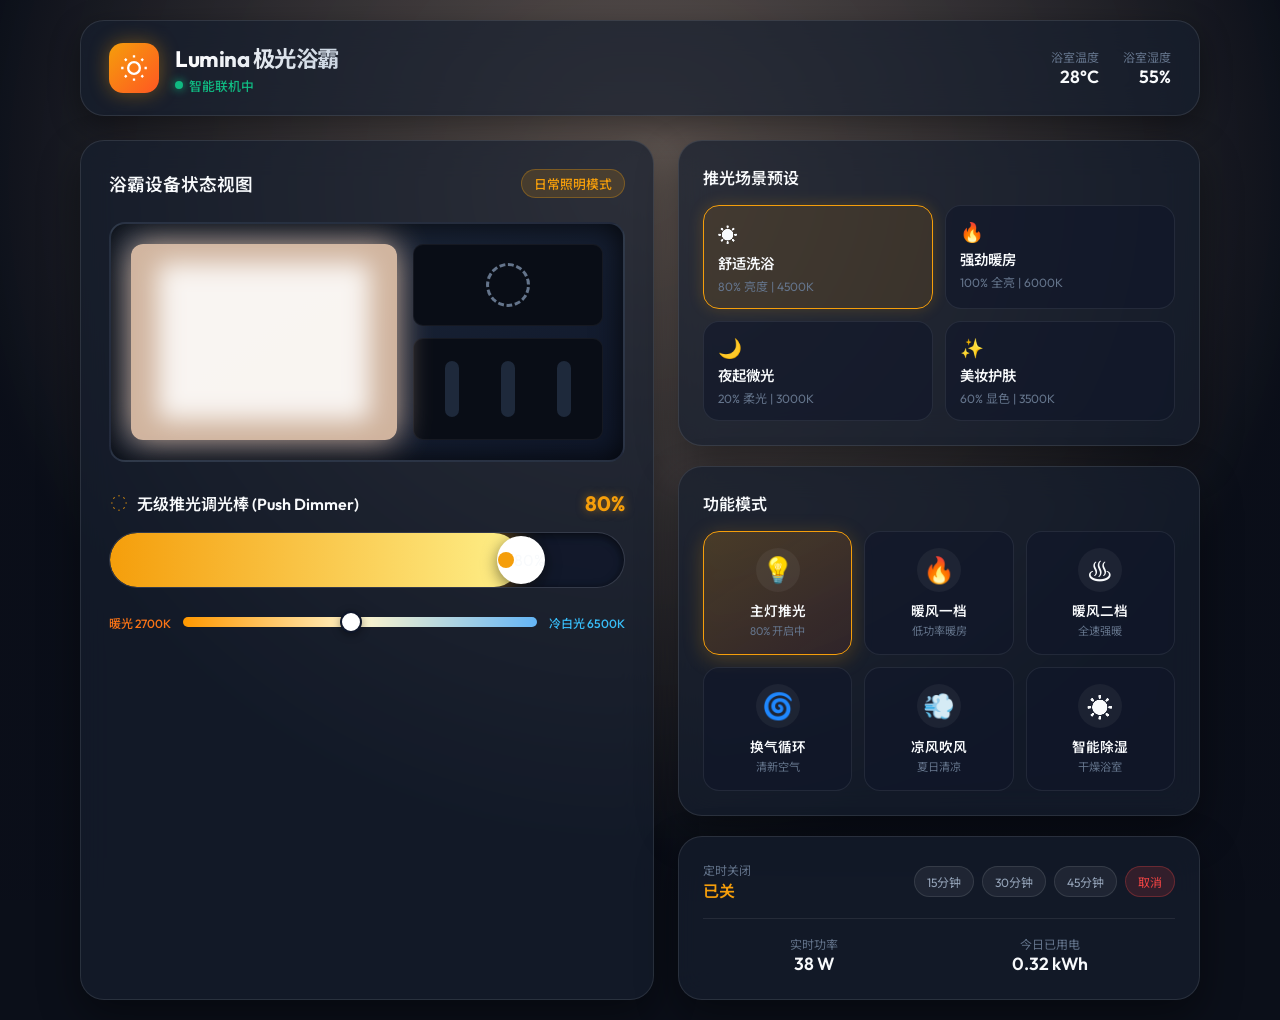
==== index.html @ 717de493 "Feat: Add Lumina Bath Smart Push Light Controller Web Project" ====
<!DOCTYPE html>
<html lang="zh-CN">
<head>
    <meta charset="UTF-8">
    <meta name="viewport" content="width=device-width, initial-scale=1.0">
    <title>智能浴霸推光控制系统 | Lumina Bath Smart Light Controller</title>
    <meta name="description" content="高端智能浴霸推光与无级调光系统，支持暖风、换气、吹风及2700K-6500K无级推光调色控制。">
    <link rel="preconnect" href="https://fonts.googleapis.com">
    <link rel="preconnect" href="https://fonts.gstatic.com" crossorigin>
    <link href="https://fonts.googleapis.com/css2?family=Outfit:wght@300;400;500;600;700&family=Noto+Sans+SC:wght@300;400;500;700&display=swap" rel="stylesheet">
    <link rel="stylesheet" href="index.css">
</head>
<body>
    <div class="app-background" id="ambientBg"></div>

    <div class="app-container">
        <!-- Header -->
        <header class="app-header">
            <div class="brand">
                <div class="logo-icon">
                    <svg viewBox="0 0 24 24" width="28" height="28" fill="none" stroke="currentColor" stroke-width="2">
                        <circle cx="12" cy="12" r="5"></circle>
                        <path d="M12 1v2M12 21v2M4.22 4.22l1.42 1.42M18.36 18.36l1.42 1.42M1 12h2M21 12h2M4.22 19.78l1.42-1.42M18.36 5.64l1.42-1.42"></path>
                    </svg>
                </div>
                <div>
                    <h1>Lumina 极光浴霸</h1>
                    <span class="status-badge" id="connStatus">
                        <span class="pulse-dot"></span> 智能联机中
                    </span>
                </div>
            </div>
            <div class="environment-info">
                <div class="env-item">
                    <span class="env-label">浴室温度</span>
                    <span class="env-val" id="tempDisplay">28°C</span>
                </div>
                <div class="env-item">
                    <span class="env-label">浴室湿度</span>
                    <span class="env-val" id="humidityDisplay">55%</span>
                </div>
            </div>
        </header>

        <!-- Main Visualizer (Simulated Bath Heater Device Panel) -->
        <main class="main-content">
            <section class="device-preview-card">
                <div class="preview-header">
                    <h2>浴霸设备状态视图</h2>
                    <span class="mode-tag" id="activeModeTag">日常照明模式</span>
                </div>

                <div class="heater-unit" id="heaterUnit">
                    <!-- Lighting Panel Surface -->
                    <div class="light-surface" id="lightSurface">
                        <div class="light-rays"></div>
                        <div class="light-core" id="lightCore"></div>
                    </div>
                    <!-- Heating Coils & Air Vents Simulation -->
                    <div class="vent-panel">
                        <div class="vent-grill fan-vent" id="fanVent">
                            <div class="fan-blade" id="fanBlade"></div>
                        </div>
                        <div class="heat-coils" id="heatCoils">
                            <span class="coil"></span>
                            <span class="coil"></span>
                            <span class="coil"></span>
                        </div>
                    </div>
                </div>

                <!-- Light Dimming Push Slider (推光控制核心区域) -->
                <div class="push-light-section">
                    <div class="section-title-row">
                        <div class="title-with-icon">
                            <svg viewBox="0 0 24 24" width="20" height="20" fill="none" stroke="currentColor" stroke-width="2">
                                <path d="M12 3v1m0 16v1m9-9h-1M4 12H3m15.364 6.364l-.707-.707M6.343 6.343l-.707-.707m12.728 0l-.707.707M6.343 17.657l-.707.707"></path>
                            </svg>
                            <h3>无级推光调光棒 (Push Dimmer)</h3>
                        </div>
                        <div class="readout">
                            <span class="readout-val" id="brightnessReadout">80%</span>
                        </div>
                    </div>

                    <!-- Touch Interactive Push Light Bar -->
                    <div class="push-bar-container" id="pushBarTrack">
                        <div class="push-bar-fill" id="pushBarFill"></div>
                        <div class="push-bar-handle" id="pushBarHandle">
                            <div class="handle-grip"></div>
                            <span class="handle-tooltip" id="pushBarTooltip">80%</span>
                        </div>
                        <div class="push-bar-ticks">
                            <span>0%</span>
                            <span>25%</span>
                            <span>50%</span>
                            <span>75%</span>
                            <span>100%</span>
                        </div>
                    </div>

                    <!-- Color Temp Slider (色温推杆 2700K - 6500K) -->
                    <div class="color-temp-row">
                        <span class="temp-tag warm">暖光 2700K</span>
                        <input type="range" id="colorTempRange" min="2700" max="6500" value="4500" class="temp-slider">
                        <span class="temp-tag cool">冷白光 6500K</span>
                    </div>
                </div>
            </section>

            <!-- Control Controls Panel -->
            <section class="control-panel">
                <!-- Preset Scenes Quick Access -->
                <div class="card scene-presets">
                    <h3>推光场景预设</h3>
                    <div class="preset-grid">
                        <button class="preset-btn active" data-brightness="80" data-temp="4500" data-mode="normal">
                            <span class="preset-icon">☀️</span>
                            <span class="preset-name">舒适洗浴</span>
                            <span class="preset-desc">80% 亮度 | 4500K</span>
                        </button>
                        <button class="preset-btn" data-brightness="100" data-temp="6000" data-mode="warm-high">
                            <span class="preset-icon">🔥</span>
                            <span class="preset-name">强劲暖房</span>
                            <span class="preset-desc">100% 全亮 | 6000K</span>
                        </button>
                        <button class="preset-btn" data-brightness="20" data-temp="3000" data-mode="night">
                            <span class="preset-icon">🌙</span>
                            <span class="preset-name">夜起微光</span>
                            <span class="preset-desc">20% 柔光 | 3000K</span>
                        </button>
                        <button class="preset-btn" data-brightness="60" data-temp="3500" data-mode="dry">
                            <span class="preset-icon">✨</span>
                            <span class="preset-name">美妆护肤</span>
                            <span class="preset-desc">60% 显色 | 3500K</span>
                        </button>
                    </div>
                </div>

                <!-- Function Buttons Grid -->
                <div class="card function-matrix">
                    <h3>功能模式</h3>
                    <div class="function-grid">
                        <button class="func-card active" id="btnMainLight">
                            <div class="func-icon light">💡</div>
                            <div class="func-meta">
                                <span class="func-name">主灯推光</span>
                                <span class="func-sub" id="lightSubText">80% 开启中</span>
                            </div>
                        </button>
                        <button class="func-card" id="btnWarm1">
                            <div class="func-icon heat">🔥</div>
                            <div class="func-meta">
                                <span class="func-name">暖风一档</span>
                                <span class="func-sub">低功率暖房</span>
                            </div>
                        </button>
                        <button class="func-card" id="btnWarm2">
                            <div class="func-icon heat-max">♨️</div>
                            <div class="func-meta">
                                <span class="func-name">暖风二档</span>
                                <span class="func-sub">全速强暖</span>
                            </div>
                        </button>
                        <button class="func-card" id="btnVent">
                            <div class="func-icon vent">🌀</div>
                            <div class="func-meta">
                                <span class="func-name">换气循环</span>
                                <span class="func-sub">清新空气</span>
                            </div>
                        </button>
                        <button class="func-card" id="btnBlow">
                            <div class="func-icon blow">💨</div>
                            <div class="func-meta">
                                <span class="func-name">凉风吹风</span>
                                <span class="func-sub">夏日清凉</span>
                            </div>
                        </button>
                        <button class="func-card" id="btnDry">
                            <div class="func-icon dry">☀️</div>
                            <div class="func-meta">
                                <span class="func-name">智能除湿</span>
                                <span class="func-sub">干燥浴室</span>
                            </div>
                        </button>
                    </div>
                </div>

                <!-- Timer & Power Metrics -->
                <div class="card metrics-card">
                    <div class="metric-row">
                        <div class="metric-info">
                            <span class="m-label">定时关闭</span>
                            <span class="m-val" id="timerReadout">已关</span>
                        </div>
                        <div class="timer-btns">
                            <button class="timer-chip" data-min="15">15分钟</button>
                            <button class="timer-chip" data-min="30">30分钟</button>
                            <button class="timer-chip" data-min="45">45分钟</button>
                            <button class="timer-chip cancel" id="btnCancelTimer">取消</button>
                        </div>
                    </div>
                    <div class="divider"></div>
                    <div class="power-row">
                        <div class="p-item">
                            <span class="p-lbl">实时功率</span>
                            <span class="p-val" id="powerReadout">45 W</span>
                        </div>
                        <div class="p-item">
                            <span class="p-lbl">今日已用电</span>
                            <span class="p-val">0.32 kWh</span>
                        </div>
                    </div>
                </div>
            </section>
        </main>
    </div>

    <script src="main.js"></script>
</body>
</html>
---- index.css ----
/* ==========================================================================
   Lumina Bath Smart Light Controller - Premium Dark Glassmorphism CSS
   ========================================================================== */

:root {
    --bg-dark: #0b0f19;
    --card-bg: rgba(22, 30, 46, 0.7);
    --card-border: rgba(255, 255, 255, 0.1);
    --accent-gold: #f59e0b;
    --accent-orange: #ff5722;
    --accent-cyan: #00f2fe;
    --accent-blue: #3b82f6;
    --text-primary: #f8fafc;
    --text-secondary: #94a3b8;
    --text-muted: #64748b;
    --radius-lg: 24px;
    --radius-md: 16px;
    --radius-sm: 10px;
    --font-main: 'Outfit', 'Noto Sans SC', system-ui, -apple-system, sans-serif;
    
    /* Dynamic Push Light Variables */
    --light-brightness: 0.8;
    --light-temp-rgb: 255, 228, 196;
    --glow-color: rgba(255, 200, 120, 0.4);
}

* {
    box-sizing: border-box;
    margin: 0;
    padding: 0;
    font-family: var(--font-main);
    -webkit-font-smoothing: antialiased;
}

body {
    background-color: var(--bg-dark);
    color: var(--text-primary);
    min-height: 100vh;
    overflow-x: hidden;
    display: flex;
    justify-content: center;
    align-items: center;
    padding: 20px;
}

/* Ambient Animated Glow Background */
.app-background {
    position: fixed;
    top: 0;
    left: 0;
    width: 100vw;
    height: 100vh;
    z-index: 0;
    background: radial-gradient(circle at 50% 20%, var(--glow-color) 0%, rgba(11, 15, 25, 0.95) 70%);
    transition: background 0.4s ease;
    pointer-events: none;
}

.app-container {
    position: relative;
    z-index: 1;
    width: 100%;
    max-width: 1120px;
    display: flex;
    flex-direction: column;
    gap: 24px;
}

/* Header Section */
.app-header {
    display: flex;
    justify-content: space-between;
    align-items: center;
    padding: 20px 28px;
    background: var(--card-bg);
    border: 1px solid var(--card-border);
    backdrop-filter: blur(16px);
    border-radius: var(--radius-lg);
    box-shadow: 0 10px 30px rgba(0, 0, 0, 0.4);
}

.brand {
    display: flex;
    align-items: center;
    gap: 16px;
}

.logo-icon {
    width: 50px;
    height: 50px;
    border-radius: 14px;
    background: linear-gradient(135deg, #f59e0b, #ff5722);
    display: flex;
    align-items: center;
    justify-content: center;
    color: #fff;
    box-shadow: 0 0 20px rgba(245, 158, 11, 0.4);
}

.brand h1 {
    font-size: 1.4rem;
    font-weight: 700;
    letter-spacing: -0.5px;
    background: linear-gradient(90deg, #ffffff, #cbd5e1);
    -webkit-background-clip: text;
    -webkit-text-fill-color: transparent;
}

.status-badge {
    display: inline-flex;
    align-items: center;
    gap: 6px;
    font-size: 0.8rem;
    color: #10b981;
    font-weight: 500;
    margin-top: 2px;
}

.pulse-dot {
    width: 8px;
    height: 8px;
    background-color: #10b981;
    border-radius: 50%;
    box-shadow: 0 0 10px #10b981;
    animation: pulse 2s infinite;
}

@keyframes pulse {
    0% { transform: scale(0.95); opacity: 0.8; }
    50% { transform: scale(1.2); opacity: 1; }
    100% { transform: scale(0.95); opacity: 0.8; }
}

.environment-info {
    display: flex;
    gap: 24px;
}

.env-item {
    display: flex;
    flex-direction: column;
    align-items: flex-end;
}

.env-label {
    font-size: 0.75rem;
    color: var(--text-muted);
}

.env-val {
    font-size: 1.1rem;
    font-weight: 600;
    color: var(--text-primary);
}

/* Layout Grid */
.main-content {
    display: grid;
    grid-template-columns: 1.1fr 1fr;
    gap: 24px;
}

@media (max-width: 900px) {
    .main-content {
        grid-template-columns: 1fr;
    }
}

/* Device Preview Card */
.device-preview-card {
    background: var(--card-bg);
    border: 1px solid var(--card-border);
    backdrop-filter: blur(16px);
    border-radius: var(--radius-lg);
    padding: 28px;
    display: flex;
    flex-direction: column;
    gap: 24px;
    box-shadow: 0 16px 40px rgba(0, 0, 0, 0.4);
}

.preview-header {
    display: flex;
    justify-content: space-between;
    align-items: center;
}

.preview-header h2 {
    font-size: 1.1rem;
    font-weight: 600;
    color: var(--text-primary);
}

.mode-tag {
    background: rgba(245, 158, 11, 0.15);
    color: var(--accent-gold);
    border: 1px solid rgba(245, 158, 11, 0.3);
    padding: 4px 12px;
    border-radius: 20px;
    font-size: 0.8rem;
    font-weight: 500;
}

/* Simulated Bath Heater Device Panel */
.heater-unit {
    width: 100%;
    height: 240px;
    background: linear-gradient(145deg, #1e293b, #0f172a);
    border-radius: var(--radius-md);
    border: 2px solid rgba(255, 255, 255, 0.08);
    padding: 20px;
    display: grid;
    grid-template-columns: 1.4fr 1fr;
    gap: 16px;
    position: relative;
    overflow: hidden;
    box-shadow: inset 0 0 30px rgba(0, 0, 0, 0.8);
}

/* Lighting Surface */
.light-surface {
    background: rgba(var(--light-temp-rgb), var(--light-brightness));
    border-radius: 12px;
    position: relative;
    overflow: hidden;
    box-shadow: 0 0 calc(40px * var(--light-brightness)) rgba(var(--light-temp-rgb), 0.8);
    transition: all 0.2s cubic-bezier(0.4, 0, 0.2, 1);
    display: flex;
    justify-content: center;
    align-items: center;
}

.light-core {
    width: 80%;
    height: 80%;
    border-radius: 8px;
    background: #ffffff;
    filter: blur(12px);
    opacity: calc(0.3 + var(--light-brightness) * 0.7);
    transition: opacity 0.2s ease;
}

/* Vent Panel */
.vent-panel {
    display: flex;
    flex-direction: column;
    gap: 12px;
}

.vent-grill {
    flex: 1;
    background: #090d16;
    border-radius: 10px;
    border: 1px solid rgba(255, 255, 255, 0.05);
    position: relative;
    display: flex;
    justify-content: center;
    align-items: center;
    overflow: hidden;
}

/* Fan Blade Animation */
.fan-blade {
    width: 44px;
    height: 44px;
    border: 3px dashed var(--text-muted);
    border-radius: 50%;
    transition: border-color 0.3s;
}

.fan-blade.spinning {
    border-color: var(--accent-cyan);
    animation: spin 0.6s linear infinite;
}

@keyframes spin {
    0% { transform: rotate(0deg); }
    100% { transform: rotate(360deg); }
}

/* Heating Coils Animation */
.heat-coils {
    flex: 1;
    background: #090d16;
    border-radius: 10px;
    border: 1px solid rgba(255, 255, 255, 0.05);
    padding: 10px;
    display: flex;
    justify-content: space-around;
    align-items: center;
}

.coil {
    width: 14px;
    height: 70%;
    background: #1e293b;
    border-radius: 7px;
    transition: all 0.4s ease;
}

.heat-coils.glowing .coil {
    background: linear-gradient(180deg, #ff3838, #ff8c00);
    box-shadow: 0 0 15px #ff4500, 0 0 30px #ff0000;
    animation: coilPulse 1.5s infinite alternate;
}

@keyframes coilPulse {
    0% { opacity: 0.7; }
    100% { opacity: 1; }
}

/* Push Light Bar Section (推光核心区域) */
.push-light-section {
    display: flex;
    flex-direction: column;
    gap: 16px;
    margin-top: 4px;
}

.section-title-row {
    display: flex;
    justify-content: space-between;
    align-items: center;
}

.title-with-icon {
    display: flex;
    align-items: center;
    gap: 8px;
    color: var(--accent-gold);
}

.title-with-icon h3 {
    font-size: 1rem;
    font-weight: 600;
    color: var(--text-primary);
}

.readout-val {
    font-size: 1.3rem;
    font-weight: 700;
    color: var(--accent-gold);
    text-shadow: 0 0 10px rgba(245, 158, 11, 0.5);
}

/* Interactive Touch Bar Container */
.push-bar-container {
    width: 100%;
    height: 56px;
    background: rgba(15, 23, 42, 0.8);
    border: 1px solid rgba(255, 255, 255, 0.15);
    border-radius: 28px;
    position: relative;
    cursor: pointer;
    user-select: none;
    overflow: hidden;
    box-shadow: inset 0 2px 8px rgba(0, 0, 0, 0.6);
}

.push-bar-fill {
    height: 100%;
    width: 80%;
    background: linear-gradient(90deg, #f59e0b, #fef08a);
    border-radius: 28px;
    transition: width 0.05s ease-out, background 0.3s;
    box-shadow: 0 0 25px rgba(245, 158, 11, 0.6);
}

.push-bar-handle {
    position: absolute;
    top: 50%;
    left: 80%;
    transform: translate(-50%, -50%);
    width: 48px;
    height: 48px;
    background: #ffffff;
    border-radius: 50%;
    box-shadow: 0 4px 15px rgba(0, 0, 0, 0.5);
    display: flex;
    justify-content: center;
    align-items: center;
    transition: left 0.05s ease-out;
}

.handle-grip {
    width: 16px;
    height: 16px;
    border-radius: 50%;
    background: var(--accent-gold);
}

.push-bar-ticks {
    display: flex;
    justify-content: space-between;
    padding: 6px 16px 0;
    font-size: 0.75rem;
    color: var(--text-muted);
}

/* Color Temp Slider */
.color-temp-row {
    display: flex;
    align-items: center;
    gap: 12px;
    margin-top: 10px;
}

.temp-tag {
    font-size: 0.75rem;
    font-weight: 500;
}
.temp-tag.warm { color: #f97316; }
.temp-tag.cool { color: #38bdf8; }

.temp-slider {
    flex: 1;
    -webkit-appearance: none;
    appearance: none;
    height: 10px;
    border-radius: 5px;
    background: linear-gradient(90deg, #ff9800, #fff5cc, #64b5f6);
    outline: none;
}

.temp-slider::-webkit-slider-thumb {
    -webkit-appearance: none;
    appearance: none;
    width: 22px;
    height: 22px;
    border-radius: 50%;
    background: #ffffff;
    cursor: pointer;
    box-shadow: 0 2px 8px rgba(0,0,0,0.4);
    border: 2px solid #0f172a;
}

/* Control Panel Section */
.control-panel {
    display: flex;
    flex-direction: column;
    gap: 20px;
}

.card {
    background: var(--card-bg);
    border: 1px solid var(--card-border);
    backdrop-filter: blur(16px);
    border-radius: var(--radius-lg);
    padding: 24px;
    box-shadow: 0 16px 40px rgba(0, 0, 0, 0.4);
}

.card h3 {
    font-size: 1rem;
    font-weight: 600;
    color: var(--text-primary);
    margin-bottom: 16px;
}

/* Preset Grid */
.preset-grid {
    display: grid;
    grid-template-columns: repeat(2, 1fr);
    gap: 12px;
}

.preset-btn {
    background: rgba(15, 23, 42, 0.6);
    border: 1px solid rgba(255, 255, 255, 0.08);
    border-radius: var(--radius-md);
    padding: 14px;
    display: flex;
    flex-direction: column;
    align-items: flex-start;
    gap: 4px;
    cursor: pointer;
    transition: all 0.2s ease;
    color: var(--text-primary);
}

.preset-btn:hover {
    background: rgba(255, 255, 255, 0.08);
    transform: translateY(-2px);
}

.preset-btn.active {
    border-color: var(--accent-gold);
    background: rgba(245, 158, 11, 0.12);
    box-shadow: 0 0 15px rgba(245, 158, 11, 0.2);
}

.preset-icon { font-size: 1.2rem; }
.preset-name { font-size: 0.9rem; font-weight: 600; }
.preset-desc { font-size: 0.75rem; color: var(--text-muted); }

/* Function Matrix */
.function-grid {
    display: grid;
    grid-template-columns: repeat(3, 1fr);
    gap: 12px;
}

@media (max-width: 550px) {
    .function-grid { grid-template-columns: repeat(2, 1fr); }
}

.func-card {
    background: rgba(15, 23, 42, 0.6);
    border: 1px solid rgba(255, 255, 255, 0.08);
    border-radius: var(--radius-md);
    padding: 16px 12px;
    display: flex;
    flex-direction: column;
    align-items: center;
    text-align: center;
    gap: 8px;
    cursor: pointer;
    transition: all 0.25s ease;
    color: var(--text-primary);
}

.func-card:hover {
    border-color: rgba(255, 255, 255, 0.25);
    transform: translateY(-2px);
}

.func-card.active {
    background: linear-gradient(145deg, rgba(245, 158, 11, 0.2), rgba(255, 87, 34, 0.1));
    border-color: var(--accent-gold);
    box-shadow: 0 4px 20px rgba(245, 158, 11, 0.25);
}

.func-icon {
    font-size: 1.6rem;
    width: 44px;
    height: 44px;
    border-radius: 50%;
    background: rgba(255, 255, 255, 0.05);
    display: flex;
    align-items: center;
    justify-content: center;
}

.func-meta { display: flex; flex-direction: column; gap: 2px; }
.func-name { font-size: 0.85rem; font-weight: 600; }
.func-sub { font-size: 0.7rem; color: var(--text-muted); }

/* Metrics & Timer */
.metrics-card {
    display: flex;
    flex-direction: column;
    gap: 16px;
}

.metric-row {
    display: flex;
    justify-content: space-between;
    align-items: center;
    flex-wrap: wrap;
    gap: 12px;
}

.metric-info { display: flex; flex-direction: column; }
.m-label { font-size: 0.75rem; color: var(--text-muted); }
.m-val { font-size: 1rem; font-weight: 600; color: var(--accent-gold); }

.timer-btns {
    display: flex;
    gap: 8px;
}

.timer-chip {
    background: rgba(255, 255, 255, 0.06);
    border: 1px solid rgba(255, 255, 255, 0.1);
    color: var(--text-secondary);
    border-radius: 16px;
    padding: 6px 12px;
    font-size: 0.75rem;
    cursor: pointer;
    transition: all 0.2s;
}

.timer-chip:hover, .timer-chip.active {
    background: var(--accent-gold);
    color: #000;
    font-weight: 600;
}

.timer-chip.cancel {
    background: rgba(239, 68, 68, 0.15);
    color: #ef4444;
    border-color: rgba(239, 68, 68, 0.3);
}

.divider {
    height: 1px;
    background: rgba(255, 255, 255, 0.08);
}

.power-row {
    display: flex;
    justify-content: space-around;
}

.p-item {
    display: flex;
    flex-direction: column;
    align-items: center;
}

.p-lbl { font-size: 0.75rem; color: var(--text-muted); }
.p-val { font-size: 1.1rem; font-weight: 600; color: var(--text-primary); }
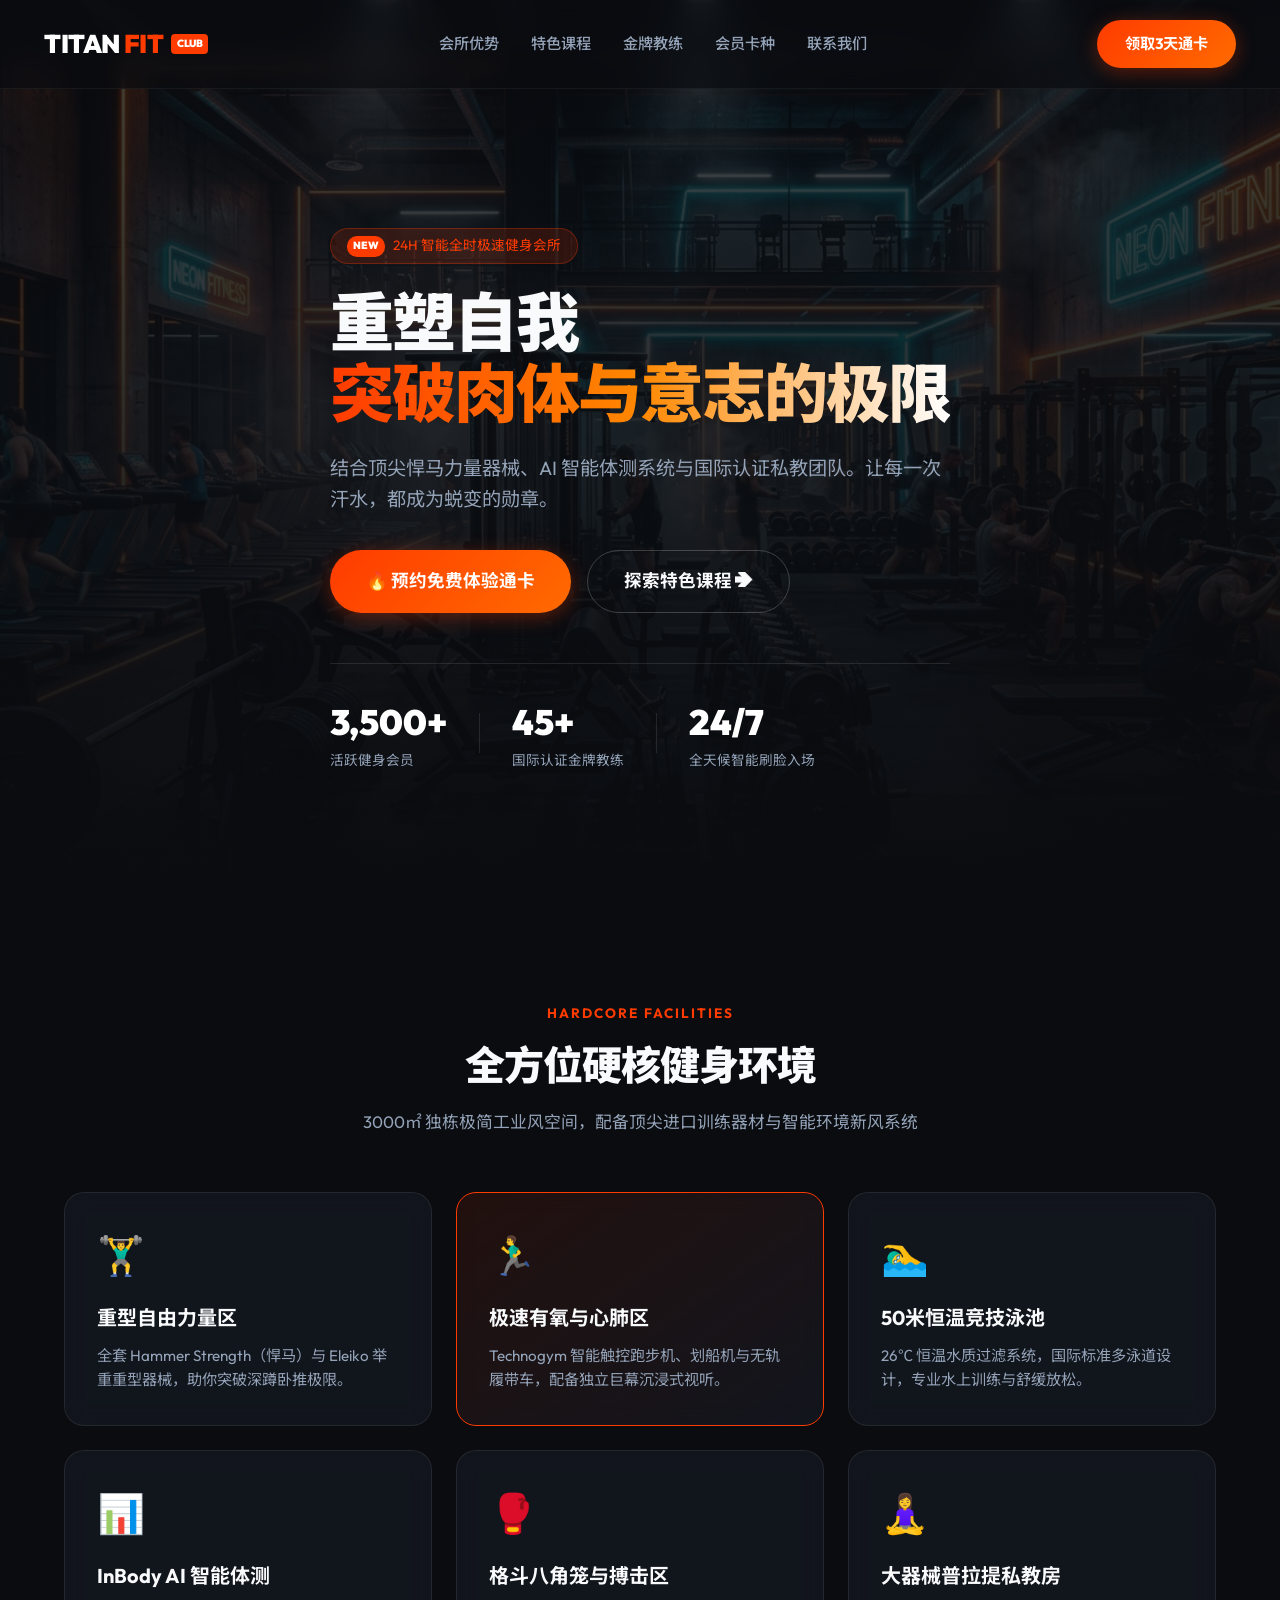
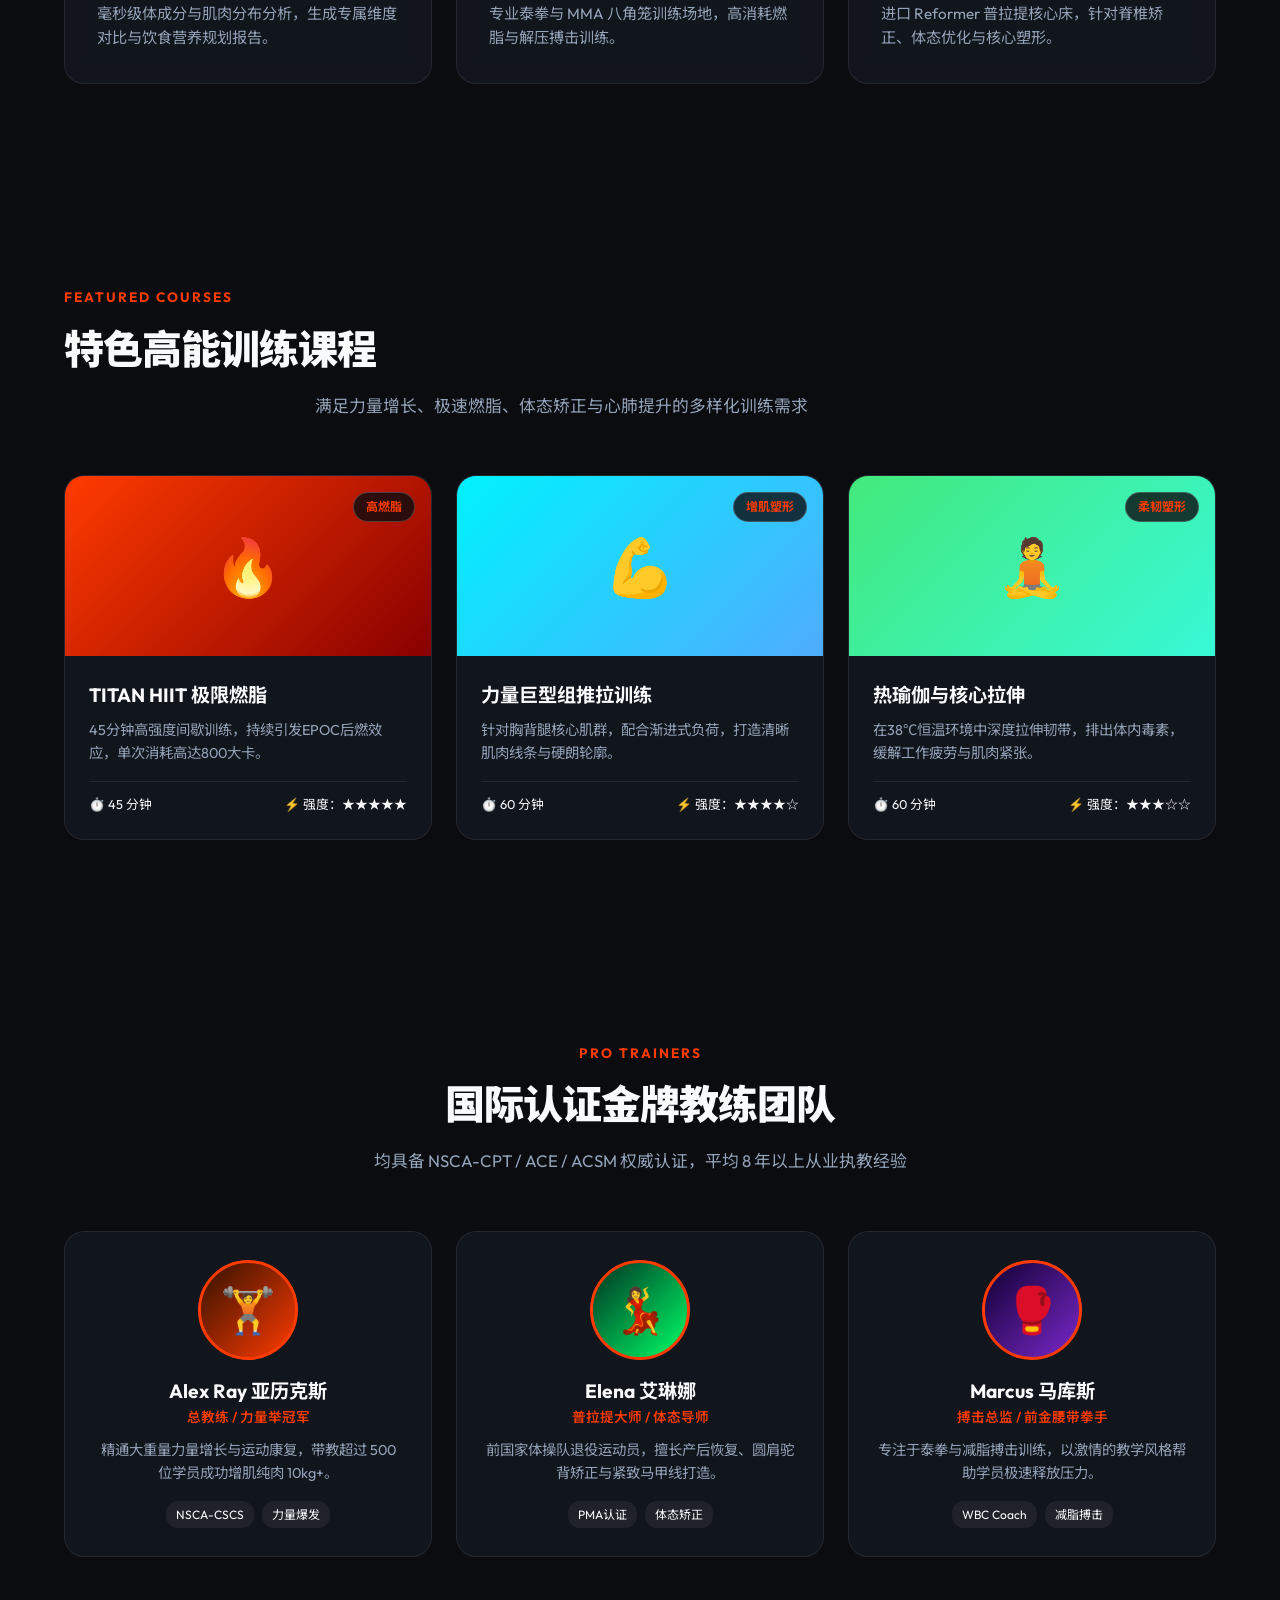
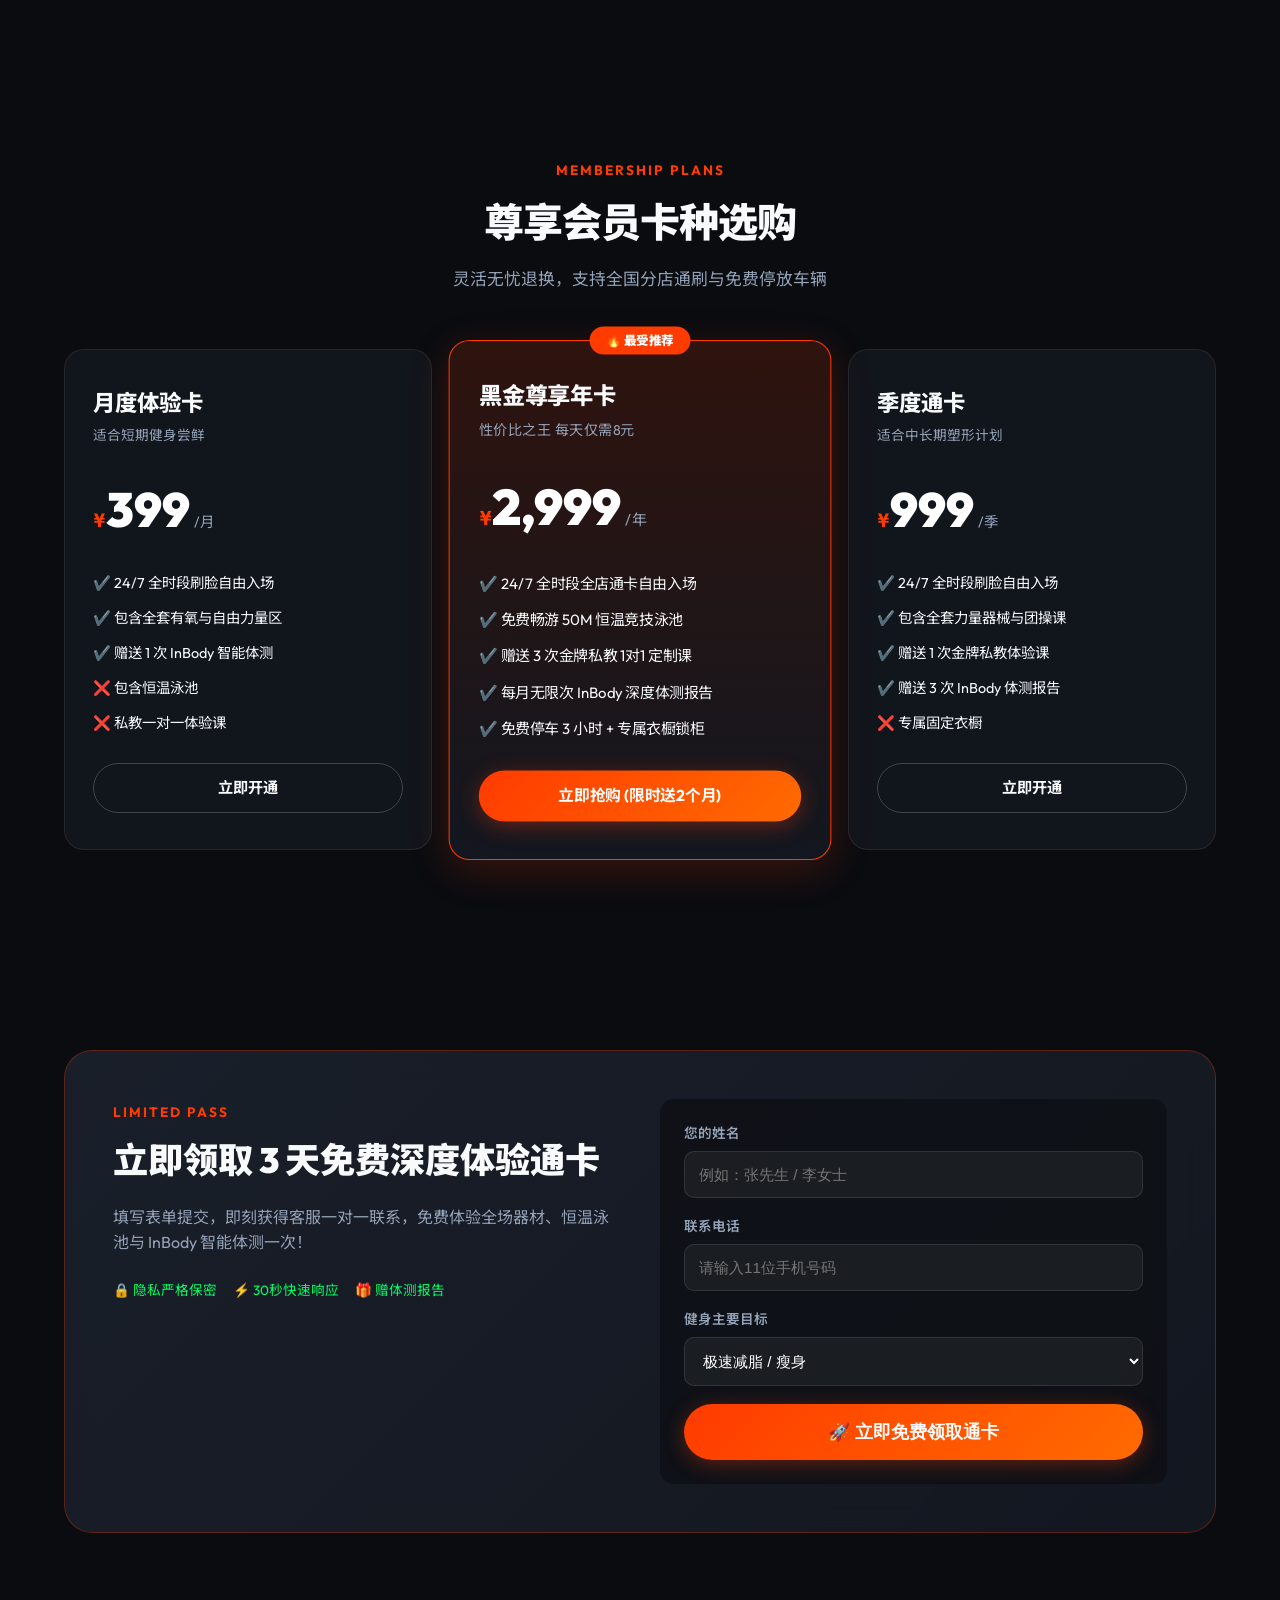
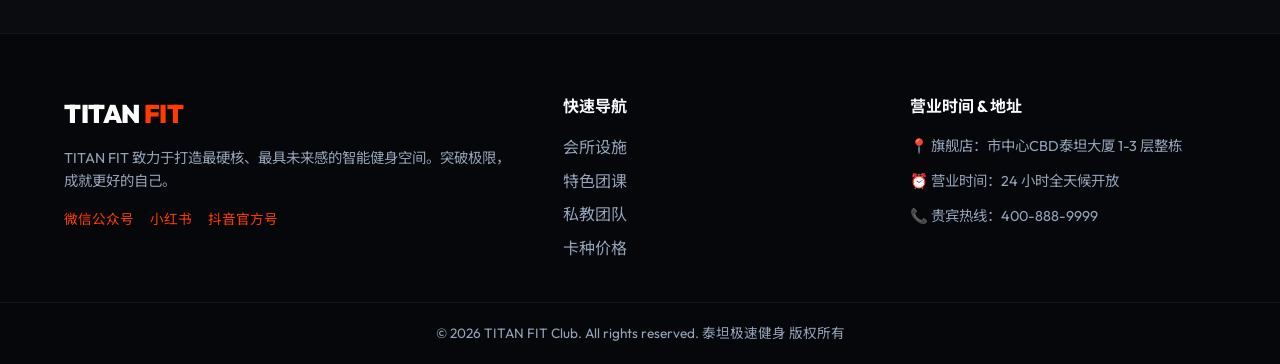
==== commit 87bca991: "Feat: Add TITAN FIT Gym Promotional Website with Assets and Booking System" ====
--- a/index.html
+++ b/index.html
@@ -3,217 +3,402 @@
 <head>
     <meta charset="UTF-8">
     <meta name="viewport" content="width=device-width, initial-scale=1.0">
-    <title>智能浴霸推光控制系统 | Lumina Bath Smart Light Controller</title>
-    <meta name="description" content="高端智能浴霸推光与无级调光系统，支持暖风、换气、吹风及2700K-6500K无级推光调色控制。">
+    <title>TITAN FIT 泰坦极速健身中心 | 突破极限 打造非凡体魄</title>
+    <meta name="description" content="TITAN FIT 泰坦极速健身 - 24小时智能健身会所。提供重型力量区、有氧极速区、恒温泳池、HIIT燃脂及一对一金牌私教课程，即刻预约领取3天免费体验通卡！">
+    <!-- Google Fonts -->
     <link rel="preconnect" href="https://fonts.googleapis.com">
     <link rel="preconnect" href="https://fonts.gstatic.com" crossorigin>
-    <link href="https://fonts.googleapis.com/css2?family=Outfit:wght@300;400;500;600;700&family=Noto+Sans+SC:wght@300;400;500;700&display=swap" rel="stylesheet">
+    <link href="https://fonts.googleapis.com/css2?family=Outfit:wght@400;600;700;900&family=Noto+Sans+SC:wght@400;500;700;900&display=swap" rel="stylesheet">
     <link rel="stylesheet" href="index.css">
 </head>
 <body>
-    <div class="app-background" id="ambientBg"></div>
-
-    <div class="app-container">
-        <!-- Header -->
-        <header class="app-header">
-            <div class="brand">
-                <div class="logo-icon">
-                    <svg viewBox="0 0 24 24" width="28" height="28" fill="none" stroke="currentColor" stroke-width="2">
-                        <circle cx="12" cy="12" r="5"></circle>
-                        <path d="M12 1v2M12 21v2M4.22 4.22l1.42 1.42M18.36 18.36l1.42 1.42M1 12h2M21 12h2M4.22 19.78l1.42-1.42M18.36 5.64l1.42-1.42"></path>
-                    </svg>
-                </div>
+    <!-- Navbar -->
+    <nav class="navbar" id="navbar">
+        <div class="nav-container">
+            <a href="#" class="nav-logo">
+                <span class="logo-bold">TITAN</span><span class="logo-highlight">FIT</span>
+                <span class="logo-sub">CLUB</span>
+            </a>
+            <ul class="nav-links">
+                <li><a href="#features">会所优势</a></li>
+                <li><a href="#classes">特色课程</a></li>
+                <li><a href="#trainers">金牌教练</a></li>
+                <li><a href="#pricing">会员卡种</a></li>
+                <li><a href="#contact">联系我们</a></li>
+            </ul>
+            <div class="nav-actions">
+                <a href="#trial-form" class="btn btn-primary glow-effect">领取3天通卡</a>
+            </div>
+            <button class="mobile-menu-toggle" id="menuToggle" aria-label="Toggle Menu">
+                <span></span><span></span><span></span>
+            </button>
+        </div>
+    </nav>
+
+    <!-- Hero Section -->
+    <section class="hero-section">
+        <div class="hero-bg-overlay"></div>
+        <div class="hero-container">
+            <div class="hero-content">
+                <div class="badge-pill">
+                    <span class="pulse-tag">NEW</span> 24H 智能全时极速健身会所
+                </div>
+                <h1 class="hero-title">
+                    重塑自我 <br>
+                    <span class="gradient-text">突破肉体与意志的极限</span>
+                </h1>
+                <p class="hero-desc">
+                    结合顶尖悍马力量器械、AI 智能体测系统与国际认证私教团队。让每一次汗水，都成为蜕变的勋章。
+                </p>
+                <div class="hero-cta-group">
+                    <a href="#trial-form" class="btn btn-large btn-primary glow-effect">
+                        🔥 预约免费体验通卡
+                    </a>
+                    <a href="#classes" class="btn btn-large btn-outline">
+                        探索特色课程 ➔
+                    </a>
+                </div>
+                <!-- Stat Counter Grid -->
+                <div class="hero-stats">
+                    <div class="stat-item">
+                        <span class="stat-number" data-target="3500">3,500+</span>
+                        <span class="stat-label">活跃健身会员</span>
+                    </div>
+                    <div class="stat-divider"></div>
+                    <div class="stat-item">
+                        <span class="stat-number" data-target="45">45+</span>
+                        <span class="stat-label">国际认证金牌教练</span>
+                    </div>
+                    <div class="stat-divider"></div>
+                    <div class="stat-item">
+                        <span class="stat-number">24/7</span>
+                        <span class="stat-label">全天候智能刷脸入场</span>
+                    </div>
+                </div>
+            </div>
+        </div>
+    </section>
+
+    <!-- Features & Facilities Section -->
+    <section class="section-padding features-section" id="features">
+        <div class="container">
+            <div class="section-header center">
+                <span class="section-tag font-accent">HARDCORE FACILITIES</span>
+                <h2 class="section-title">全方位硬核健身环境</h2>
+                <p class="section-subtitle">3000㎡ 独栋极简工业风空间，配备顶尖进口训练器材与智能环境新风系统</p>
+            </div>
+
+            <div class="features-grid">
+                <div class="feature-card">
+                    <div class="feature-icon">🏋️‍♂️</div>
+                    <h3>重型自由力量区</h3>
+                    <p>全套 Hammer Strength（悍马）与 Eleiko 举重重型器械，助你突破深蹲卧推极限。</p>
+                </div>
+                <div class="feature-card highlighted">
+                    <div class="feature-icon">🏃‍♂️</div>
+                    <h3>极速有氧与心肺区</h3>
+                    <p>Technogym 智能触控跑步机、划船机与无轨履带车，配备独立巨幕沉浸式视听。 </p>
+                </div>
+                <div class="feature-card">
+                    <div class="feature-icon">🏊‍♂️</div>
+                    <h3>50米恒温竞技泳池</h3>
+                    <p>26℃ 恒温水质过滤系统，国际标准多泳道设计，专业水上训练与舒缓放松。</p>
+                </div>
+                <div class="feature-card">
+                    <div class="feature-icon">📊</div>
+                    <h3>InBody AI 智能体测</h3>
+                    <p>毫秒级体成分与肌肉分布分析，生成专属维度对比与饮食营养规划报告。</p>
+                </div>
+                <div class="feature-card">
+                    <div class="feature-icon">🥊</div>
+                    <h3>格斗八角笼与搏击区</h3>
+                    <p>专业泰拳与 MMA 八角笼训练场地，高消耗燃脂与解压搏击训练。</p>
+                </div>
+                <div class="feature-card">
+                    <div class="feature-icon">🧘‍♀️</div>
+                    <h3>大器械普拉提私教房</h3>
+                    <p>进口 Reformer 普拉提核心床，针对脊椎矫正、体态优化与核心塑形。</p>
+                </div>
+            </div>
+        </div>
+    </section>
+
+    <!-- Popular Classes Section -->
+    <section class="section-padding classes-section" id="classes">
+        <div class="container">
+            <div class="section-header">
                 <div>
-                    <h1>Lumina 极光浴霸</h1>
-                    <span class="status-badge" id="connStatus">
-                        <span class="pulse-dot"></span> 智能联机中
-                    </span>
-                </div>
-            </div>
-            <div class="environment-info">
-                <div class="env-item">
-                    <span class="env-label">浴室温度</span>
-                    <span class="env-val" id="tempDisplay">28°C</span>
-                </div>
-                <div class="env-item">
-                    <span class="env-label">浴室湿度</span>
-                    <span class="env-val" id="humidityDisplay">55%</span>
-                </div>
-            </div>
-        </header>
-
-        <!-- Main Visualizer (Simulated Bath Heater Device Panel) -->
-        <main class="main-content">
-            <section class="device-preview-card">
-                <div class="preview-header">
-                    <h2>浴霸设备状态视图</h2>
-                    <span class="mode-tag" id="activeModeTag">日常照明模式</span>
-                </div>
-
-                <div class="heater-unit" id="heaterUnit">
-                    <!-- Lighting Panel Surface -->
-                    <div class="light-surface" id="lightSurface">
-                        <div class="light-rays"></div>
-                        <div class="light-core" id="lightCore"></div>
-                    </div>
-                    <!-- Heating Coils & Air Vents Simulation -->
-                    <div class="vent-panel">
-                        <div class="vent-grill fan-vent" id="fanVent">
-                            <div class="fan-blade" id="fanBlade"></div>
-                        </div>
-                        <div class="heat-coils" id="heatCoils">
-                            <span class="coil"></span>
-                            <span class="coil"></span>
-                            <span class="coil"></span>
-                        </div>
-                    </div>
-                </div>
-
-                <!-- Light Dimming Push Slider (推光控制核心区域) -->
-                <div class="push-light-section">
-                    <div class="section-title-row">
-                        <div class="title-with-icon">
-                            <svg viewBox="0 0 24 24" width="20" height="20" fill="none" stroke="currentColor" stroke-width="2">
-                                <path d="M12 3v1m0 16v1m9-9h-1M4 12H3m15.364 6.364l-.707-.707M6.343 6.343l-.707-.707m12.728 0l-.707.707M6.343 17.657l-.707.707"></path>
-                            </svg>
-                            <h3>无级推光调光棒 (Push Dimmer)</h3>
-                        </div>
-                        <div class="readout">
-                            <span class="readout-val" id="brightnessReadout">80%</span>
-                        </div>
-                    </div>
-
-                    <!-- Touch Interactive Push Light Bar -->
-                    <div class="push-bar-container" id="pushBarTrack">
-                        <div class="push-bar-fill" id="pushBarFill"></div>
-                        <div class="push-bar-handle" id="pushBarHandle">
-                            <div class="handle-grip"></div>
-                            <span class="handle-tooltip" id="pushBarTooltip">80%</span>
-                        </div>
-                        <div class="push-bar-ticks">
-                            <span>0%</span>
-                            <span>25%</span>
-                            <span>50%</span>
-                            <span>75%</span>
-                            <span>100%</span>
-                        </div>
-                    </div>
-
-                    <!-- Color Temp Slider (色温推杆 2700K - 6500K) -->
-                    <div class="color-temp-row">
-                        <span class="temp-tag warm">暖光 2700K</span>
-                        <input type="range" id="colorTempRange" min="2700" max="6500" value="4500" class="temp-slider">
-                        <span class="temp-tag cool">冷白光 6500K</span>
-                    </div>
-                </div>
-            </section>
-
-            <!-- Control Controls Panel -->
-            <section class="control-panel">
-                <!-- Preset Scenes Quick Access -->
-                <div class="card scene-presets">
-                    <h3>推光场景预设</h3>
-                    <div class="preset-grid">
-                        <button class="preset-btn active" data-brightness="80" data-temp="4500" data-mode="normal">
-                            <span class="preset-icon">☀️</span>
-                            <span class="preset-name">舒适洗浴</span>
-                            <span class="preset-desc">80% 亮度 | 4500K</span>
+                    <span class="section-tag font-accent">FEATURED COURSES</span>
+                    <h2 class="section-title">特色高能训练课程</h2>
+                </div>
+                <p class="section-subtitle">满足力量增长、极速燃脂、体态矫正与心肺提升的多样化训练需求</p>
+            </div>
+
+            <div class="classes-slider">
+                <div class="class-card">
+                    <div class="class-badge">高燃脂</div>
+                    <div class="class-img-placeholder c-bg-1">
+                        <span class="c-icon">🔥</span>
+                    </div>
+                    <div class="class-info">
+                        <h3>TITAN HIIT 极限燃脂</h3>
+                        <p class="class-desc">45分钟高强度间歇训练，持续引发EPOC后燃效应，单次消耗高达800大卡。</p>
+                        <div class="class-meta">
+                            <span>⏱️ 45 分钟</span>
+                            <span>⚡ 强度：★★★★★</span>
+                        </div>
+                    </div>
+                </div>
+
+                <div class="class-card">
+                    <div class="class-badge">增肌塑形</div>
+                    <div class="class-img-placeholder c-bg-2">
+                        <span class="c-icon">💪</span>
+                    </div>
+                    <div class="class-info">
+                        <h3>力量巨型组推拉训练</h3>
+                        <p class="class-desc">针对胸背腿核心肌群，配合渐进式负荷，打造清晰肌肉线条与硬朗轮廓。</p>
+                        <div class="class-meta">
+                            <span>⏱️ 60 分钟</span>
+                            <span>⚡ 强度：★★★★☆</span>
+                        </div>
+                    </div>
+                </div>
+
+                <div class="class-card">
+                    <div class="class-badge">柔韧塑形</div>
+                    <div class="class-img-placeholder c-bg-3">
+                        <span class="c-icon">🧘</span>
+                    </div>
+                    <div class="class-info">
+                        <h3>热瑜伽与核心拉伸</h3>
+                        <p class="class-desc">在38℃恒温环境中深度拉伸韧带，排出体内毒素，缓解工作疲劳与肌肉紧张。</p>
+                        <div class="class-meta">
+                            <span>⏱️ 60 分钟</span>
+                            <span>⚡ 强度：★★★☆☆</span>
+                        </div>
+                    </div>
+                </div>
+            </div>
+        </div>
+    </section>
+
+    <!-- Elite Trainers Section -->
+    <section class="section-padding trainers-section" id="trainers">
+        <div class="container">
+            <div class="section-header center">
+                <span class="section-tag font-accent">PRO TRAINERS</span>
+                <h2 class="section-title">国际认证金牌教练团队</h2>
+                <p class="section-subtitle">均具备 NSCA-CPT / ACE / ACSM 权威认证，平均 8 年以上从业执教经验</p>
+            </div>
+
+            <div class="trainers-grid">
+                <div class="trainer-card">
+                    <div class="trainer-avatar t-bg-1">
+                        <span class="t-emoji">🏋️</span>
+                    </div>
+                    <div class="trainer-details">
+                        <h3>Alex Ray 亚历克斯</h3>
+                        <span class="trainer-role">总教练 / 力量举冠军</span>
+                        <p class="trainer-bio">精通大重量力量增长与运动康复，带教超过 500 位学员成功增肌纯肉 10kg+。</p>
+                        <div class="trainer-tags">
+                            <span>NSCA-CSCS</span>
+                            <span>力量爆发</span>
+                        </div>
+                    </div>
+                </div>
+
+                <div class="trainer-card">
+                    <div class="trainer-avatar t-bg-2">
+                        <span class="t-emoji">💃</span>
+                    </div>
+                    <div class="trainer-details">
+                        <h3>Elena 艾琳娜</h3>
+                        <span class="trainer-role">普拉提大师 / 体态导师</span>
+                        <p class="trainer-bio">前国家体操队退役运动员，擅长产后恢复、圆肩驼背矫正与紧致马甲线打造。</p>
+                        <div class="trainer-tags">
+                            <span>PMA认证</span>
+                            <span>体态矫正</span>
+                        </div>
+                    </div>
+                </div>
+
+                <div class="trainer-card">
+                    <div class="trainer-avatar t-bg-3">
+                        <span class="t-emoji">🥊</span>
+                    </div>
+                    <div class="trainer-details">
+                        <h3>Marcus 马库斯</h3>
+                        <span class="trainer-role">搏击总监 / 前金腰带拳手</span>
+                        <p class="trainer-bio">专注于泰拳与减脂搏击训练，以激情的教学风格帮助学员极速释放压力。</p>
+                        <div class="trainer-tags">
+                            <span>WBC Coach</span>
+                            <span>减脂搏击</span>
+                        </div>
+                    </div>
+                </div>
+            </div>
+        </div>
+    </section>
+
+    <!-- Pricing Membership Packages -->
+    <section class="section-padding pricing-section" id="pricing">
+        <div class="container">
+            <div class="section-header center">
+                <span class="section-tag font-accent">MEMBERSHIP PLANS</span>
+                <h2 class="section-title">尊享会员卡种选购</h2>
+                <p class="section-subtitle">灵活无忧退换，支持全国分店通刷与免费停放车辆</p>
+            </div>
+
+            <div class="pricing-grid">
+                <!-- Basic Card -->
+                <div class="pricing-card">
+                    <div class="plan-header">
+                        <h3>月度体验卡</h3>
+                        <span class="plan-subtitle">适合短期健身尝鲜</span>
+                    </div>
+                    <div class="plan-price">
+                        <span class="currency">¥</span><span class="price">399</span><span class="unit">/月</span>
+                    </div>
+                    <ul class="plan-features">
+                        <li>✔️ 24/7 全时段刷脸自由入场</li>
+                        <li>✔️ 包含全套有氧与自由力量区</li>
+                        <li>✔️ 赠送 1 次 InBody 智能体测</li>
+                        <li>❌ 包含恒温泳池</li>
+                        <li>❌ 私教一对一体验课</li>
+                    </ul>
+                    <a href="#trial-form" class="btn btn-outline full-width">立即开通</a>
+                </div>
+
+                <!-- Featured VIP Card -->
+                <div class="pricing-card featured">
+                    <div class="popular-ribbon">🔥 最受推荐</div>
+                    <div class="plan-header">
+                        <h3>黑金尊享年卡</h3>
+                        <span class="plan-subtitle">性价比之王 每天仅需8元</span>
+                    </div>
+                    <div class="plan-price">
+                        <span class="currency">¥</span><span class="price">2,999</span><span class="unit">/年</span>
+                    </div>
+                    <ul class="plan-features">
+                        <li>✔️ 24/7 全时段全店通卡自由入场</li>
+                        <li>✔️ 免费畅游 50M 恒温竞技泳池</li>
+                        <li>✔️ 赠送 3 次金牌私教 1对1 定制课</li>
+                        <li>✔️ 每月无限次 InBody 深度体测报告</li>
+                        <li>✔️ 免费停车 3 小时 + 专属衣橱锁柜</li>
+                    </ul>
+                    <a href="#trial-form" class="btn btn-primary glow-effect full-width">立即抢购 (限时送2个月)</a>
+                </div>
+
+                <!-- Season Pass -->
+                <div class="pricing-card">
+                    <div class="plan-header">
+                        <h3>季度通卡</h3>
+                        <span class="plan-subtitle">适合中长期塑形计划</span>
+                    </div>
+                    <div class="plan-price">
+                        <span class="currency">¥</span><span class="price">999</span><span class="unit">/季</span>
+                    </div>
+                    <ul class="plan-features">
+                        <li>✔️ 24/7 全时段刷脸自由入场</li>
+                        <li>✔️ 包含全套力量器械与团操课</li>
+                        <li>✔️ 赠送 1 次金牌私教体验课</li>
+                        <li>✔️ 赠送 3 次 InBody 体测报告</li>
+                        <li>❌ 专属固定衣橱</li>
+                    </ul>
+                    <a href="#trial-form" class="btn btn-outline full-width">立即开通</a>
+                </div>
+            </div>
+        </div>
+    </section>
+
+    <!-- Free Trial Booking Form Section -->
+    <section class="section-padding trial-section" id="trial-form">
+        <div class="container">
+            <div class="trial-box">
+                <div class="trial-text">
+                    <span class="section-tag font-accent">LIMITED PASS</span>
+                    <h2>立即领取 3 天免费深度体验通卡</h2>
+                    <p>填写表单提交，即刻获得客服一对一联系，免费体验全场器材、恒温泳池与 InBody 智能体测一次！</p>
+                    <div class="guarantee-list">
+                        <span>🔒 隐私严格保密</span>
+                        <span>⚡ 30秒快速响应</span>
+                        <span>🎁 赠体测报告</span>
+                    </div>
+                </div>
+                <div class="trial-form-card">
+                    <form id="bookingForm">
+                        <div class="form-group">
+                            <label for="userName">您的姓名</label>
+                            <input type="text" id="userName" placeholder="例如：张先生 / 李女士" required>
+                        </div>
+                        <div class="form-group">
+                            <label for="userPhone">联系电话</label>
+                            <input type="tel" id="userPhone" placeholder="请输入11位手机号码" pattern="[0-9]{11}" required>
+                        </div>
+                        <div class="form-group">
+                            <label for="fitnessGoal">健身主要目标</label>
+                            <select id="fitnessGoal">
+                                <option value="weight-loss">极速减脂 / 瘦身</option>
+                                <option value="muscle-gain">增肌塑形 / 力量提升</option>
+                                <option value="posture">体态矫正 / 运动康复</option>
+                                <option value="swimming">游泳 / 舒压放松</option>
+                            </select>
+                        </div>
+                        <button type="submit" class="btn btn-primary btn-large glow-effect full-width">
+                            🚀 立即免费领取通卡
                         </button>
-                        <button class="preset-btn" data-brightness="100" data-temp="6000" data-mode="warm-high">
-                            <span class="preset-icon">🔥</span>
-                            <span class="preset-name">强劲暖房</span>
-                            <span class="preset-desc">100% 全亮 | 6000K</span>
-                        </button>
-                        <button class="preset-btn" data-brightness="20" data-temp="3000" data-mode="night">
-                            <span class="preset-icon">🌙</span>
-                            <span class="preset-name">夜起微光</span>
-                            <span class="preset-desc">20% 柔光 | 3000K</span>
-                        </button>
-                        <button class="preset-btn" data-brightness="60" data-temp="3500" data-mode="dry">
-                            <span class="preset-icon">✨</span>
-                            <span class="preset-name">美妆护肤</span>
-                            <span class="preset-desc">60% 显色 | 3500K</span>
-                        </button>
-                    </div>
-                </div>
-
-                <!-- Function Buttons Grid -->
-                <div class="card function-matrix">
-                    <h3>功能模式</h3>
-                    <div class="function-grid">
-                        <button class="func-card active" id="btnMainLight">
-                            <div class="func-icon light">💡</div>
-                            <div class="func-meta">
-                                <span class="func-name">主灯推光</span>
-                                <span class="func-sub" id="lightSubText">80% 开启中</span>
-                            </div>
-                        </button>
-                        <button class="func-card" id="btnWarm1">
-                            <div class="func-icon heat">🔥</div>
-                            <div class="func-meta">
-                                <span class="func-name">暖风一档</span>
-                                <span class="func-sub">低功率暖房</span>
-                            </div>
-                        </button>
-                        <button class="func-card" id="btnWarm2">
-                            <div class="func-icon heat-max">♨️</div>
-                            <div class="func-meta">
-                                <span class="func-name">暖风二档</span>
-                                <span class="func-sub">全速强暖</span>
-                            </div>
-                        </button>
-                        <button class="func-card" id="btnVent">
-                            <div class="func-icon vent">🌀</div>
-                            <div class="func-meta">
-                                <span class="func-name">换气循环</span>
-                                <span class="func-sub">清新空气</span>
-                            </div>
-                        </button>
-                        <button class="func-card" id="btnBlow">
-                            <div class="func-icon blow">💨</div>
-                            <div class="func-meta">
-                                <span class="func-name">凉风吹风</span>
-                                <span class="func-sub">夏日清凉</span>
-                            </div>
-                        </button>
-                        <button class="func-card" id="btnDry">
-                            <div class="func-icon dry">☀️</div>
-                            <div class="func-meta">
-                                <span class="func-name">智能除湿</span>
-                                <span class="func-sub">干燥浴室</span>
-                            </div>
-                        </button>
-                    </div>
-                </div>
-
-                <!-- Timer & Power Metrics -->
-                <div class="card metrics-card">
-                    <div class="metric-row">
-                        <div class="metric-info">
-                            <span class="m-label">定时关闭</span>
-                            <span class="m-val" id="timerReadout">已关</span>
-                        </div>
-                        <div class="timer-btns">
-                            <button class="timer-chip" data-min="15">15分钟</button>
-                            <button class="timer-chip" data-min="30">30分钟</button>
-                            <button class="timer-chip" data-min="45">45分钟</button>
-                            <button class="timer-chip cancel" id="btnCancelTimer">取消</button>
-                        </div>
-                    </div>
-                    <div class="divider"></div>
-                    <div class="power-row">
-                        <div class="p-item">
-                            <span class="p-lbl">实时功率</span>
-                            <span class="p-val" id="powerReadout">45 W</span>
-                        </div>
-                        <div class="p-item">
-                            <span class="p-lbl">今日已用电</span>
-                            <span class="p-val">0.32 kWh</span>
-                        </div>
-                    </div>
-                </div>
-            </section>
-        </main>
+                    </form>
+                </div>
+            </div>
+        </div>
+    </section>
+
+    <!-- Footer -->
+    <footer class="footer" id="contact">
+        <div class="container footer-grid">
+            <div class="footer-col brand-col">
+                <div class="nav-logo">
+                    <span class="logo-bold">TITAN</span><span class="logo-highlight">FIT</span>
+                </div>
+                <p>TITAN FIT 致力于打造最硬核、最具未来感的智能健身空间。突破极限，成就更好的自己。</p>
+                <div class="social-links">
+                    <a href="#">微信公众号</a>
+                    <a href="#">小红书</a>
+                    <a href="#">抖音官方号</a>
+                </div>
+            </div>
+            <div class="footer-col">
+                <h4>快速导航</h4>
+                <ul>
+                    <li><a href="#features">会所设施</a></li>
+                    <li><a href="#classes">特色团课</a></li>
+                    <li><a href="#trainers">私教团队</a></li>
+                    <li><a href="#pricing">卡种价格</a></li>
+                </ul>
+            </div>
+            <div class="footer-col">
+                <h4>营业时间 & 地址</h4>
+                <p>📍 旗舰店：市中心CBD泰坦大厦 1-3 层整栋</p>
+                <p>⏰ 营业时间：24 小时全天候开放</p>
+                <p>📞 贵宾热线：400-888-9999</p>
+            </div>
+        </div>
+        <div class="footer-bottom">
+            <div class="container">
+                <p>&copy; 2026 TITAN FIT Club. All rights reserved. 泰坦极速健身 版权所有</p>
+            </div>
+        </div>
+    </footer>
+
+    <!-- Success Modal -->
+    <div class="modal-overlay" id="successModal">
+        <div class="modal-card">
+            <div class="modal-icon">🎉</div>
+            <h3>预约成功！通卡已生成</h3>
+            <p>我们的专属健身顾问将在 10 分钟内与您电话确认体验时间，请保持手机畅通！</p>
+            <button class="btn btn-primary" id="closeModal">收到，太棒了！</button>
+        </div>
     </div>
 
     <script src="main.js"></script>
--- a/index.css
+++ b/index.css
@@ -1,612 +1,751 @@
 /* ==========================================================================
-   Lumina Bath Smart Light Controller - Premium Dark Glassmorphism CSS
+   TITAN FIT Club - Hardcore Cyber Gym Promotional Website CSS
    ========================================================================== */
 
 :root {
-    --bg-dark: #0b0f19;
-    --card-bg: rgba(22, 30, 46, 0.7);
-    --card-border: rgba(255, 255, 255, 0.1);
-    --accent-gold: #f59e0b;
-    --accent-orange: #ff5722;
+    --bg-main: #0a0c10;
+    --bg-card: rgba(20, 24, 33, 0.75);
+    --bg-card-hover: rgba(30, 36, 48, 0.9);
+    --border-card: rgba(255, 255, 255, 0.08);
+    --primary-neon: #ff3b00;
+    --primary-gradient: linear-gradient(135deg, #ff3b00, #ff6b00);
+    --accent-green: #00ff66;
     --accent-cyan: #00f2fe;
-    --accent-blue: #3b82f6;
-    --text-primary: #f8fafc;
-    --text-secondary: #94a3b8;
-    --text-muted: #64748b;
-    --radius-lg: 24px;
-    --radius-md: 16px;
-    --radius-sm: 10px;
-    --font-main: 'Outfit', 'Noto Sans SC', system-ui, -apple-system, sans-serif;
-    
-    /* Dynamic Push Light Variables */
-    --light-brightness: 0.8;
-    --light-temp-rgb: 255, 228, 196;
-    --glow-color: rgba(255, 200, 120, 0.4);
+    --text-main: #f8fafc;
+    --text-muted: #94a3b8;
+    --font-heading: 'Outfit', 'Noto Sans SC', sans-serif;
+    --radius-lg: 20px;
+    --radius-md: 14px;
+    --shadow-glow: 0 0 30px rgba(255, 59, 0, 0.4);
 }
 
 * {
     box-sizing: border-box;
     margin: 0;
     padding: 0;
-    font-family: var(--font-main);
-    -webkit-font-smoothing: antialiased;
+    scroll-behavior: smooth;
 }
 
 body {
-    background-color: var(--bg-dark);
-    color: var(--text-primary);
+    background-color: var(--bg-main);
+    color: var(--text-main);
+    font-family: var(--font-heading);
+    line-height: 1.6;
+    overflow-x: hidden;
+}
+
+/* Utilities & Typography */
+.container {
+    width: 100%;
+    max-width: 1200px;
+    margin: 0 auto;
+    padding: 0 24px;
+}
+
+.gradient-text {
+    background: linear-gradient(90deg, #ff3b00, #ff8800, #ffffff);
+    -webkit-background-clip: text;
+    -webkit-text-fill-color: transparent;
+}
+
+.font-accent {
+    letter-spacing: 2px;
+    font-weight: 700;
+}
+
+.section-padding {
+    padding: 100px 0;
+}
+
+@media (max-width: 768px) {
+    .section-padding { padding: 60px 0; }
+}
+
+.section-header {
+    margin-bottom: 56px;
+}
+
+.section-header.center {
+    text-align: center;
+}
+
+.section-tag {
+    color: var(--primary-neon);
+    font-size: 0.85rem;
+    text-transform: uppercase;
+    margin-bottom: 8px;
+    display: inline-block;
+}
+
+.section-title {
+    font-size: 2.5rem;
+    font-weight: 900;
+    letter-spacing: -1px;
+    margin-bottom: 12px;
+}
+
+.section-subtitle {
+    color: var(--text-muted);
+    font-size: 1.05rem;
+    max-width: 650px;
+    margin: 0 auto;
+}
+
+/* Buttons */
+.btn {
+    display: inline-flex;
+    align-items: center;
+    justify-content: center;
+    padding: 12px 28px;
+    border-radius: 40px;
+    font-size: 0.95rem;
+    font-weight: 700;
+    text-decoration: none;
+    cursor: pointer;
+    transition: all 0.3s cubic-bezier(0.4, 0, 0.2, 1);
+    border: none;
+}
+
+.btn-primary {
+    background: var(--primary-gradient);
+    color: #ffffff;
+    box-shadow: 0 4px 20px rgba(255, 59, 0, 0.35);
+}
+
+.btn-primary:hover {
+    transform: translateY(-3px);
+    box-shadow: var(--shadow-glow);
+}
+
+.btn-outline {
+    background: transparent;
+    border: 1px solid rgba(255, 255, 255, 0.2);
+    color: var(--text-main);
+}
+
+.btn-outline:hover {
+    border-color: var(--primary-neon);
+    color: var(--primary-neon);
+    transform: translateY(-3px);
+}
+
+.btn-large {
+    padding: 16px 36px;
+    font-size: 1.1rem;
+}
+
+.full-width {
+    width: 100%;
+}
+
+/* Navbar */
+.navbar {
+    position: fixed;
+    top: 0;
+    left: 0;
+    width: 100%;
+    z-index: 100;
+    padding: 20px 0;
+    transition: all 0.3s ease;
+    backdrop-filter: blur(12px);
+    background: rgba(10, 12, 16, 0.7);
+    border-bottom: 1px solid rgba(255, 255, 255, 0.05);
+}
+
+.nav-container {
+    display: flex;
+    justify-content: space-between;
+    align-items: center;
+    max-width: 1240px;
+    margin: 0 auto;
+    padding: 0 24px;
+}
+
+.nav-logo {
+    text-decoration: none;
+    font-size: 1.6rem;
+    font-weight: 900;
+    letter-spacing: -0.5px;
+    display: flex;
+    align-items: center;
+    gap: 4px;
+}
+
+.logo-bold { color: #ffffff; }
+.logo-highlight { color: var(--primary-neon); }
+.logo-sub {
+    font-size: 0.65rem;
+    background: var(--primary-neon);
+    color: #fff;
+    padding: 2px 6px;
+    border-radius: 4px;
+    margin-left: 4px;
+}
+
+.nav-links {
+    display: flex;
+    list-style: none;
+    gap: 32px;
+}
+
+.nav-links a {
+    color: var(--text-muted);
+    text-decoration: none;
+    font-size: 0.95rem;
+    font-weight: 500;
+    transition: color 0.3s;
+}
+
+.nav-links a:hover {
+    color: var(--primary-neon);
+}
+
+.mobile-menu-toggle {
+    display: none;
+    background: none;
+    border: none;
+    cursor: pointer;
+    flex-direction: column;
+    gap: 5px;
+}
+
+.mobile-menu-toggle span {
+    width: 24px;
+    height: 2px;
+    background-color: #fff;
+    transition: 0.3s;
+}
+
+@media (max-width: 900px) {
+    .nav-links { display: none; }
+    .mobile-menu-toggle { display: flex; }
+}
+
+/* Hero Section */
+.hero-section {
+    position: relative;
     min-height: 100vh;
-    overflow-x: hidden;
+    display: flex;
+    align-items: center;
+    padding-top: 100px;
+    background: url('assets/hero-bg.jpg') center/cover no-repeat;
+}
+
+.hero-bg-overlay {
+    position: absolute;
+    top: 0;
+    left: 0;
+    width: 100%;
+    height: 100%;
+    background: linear-gradient(180deg, rgba(10, 12, 16, 0.75) 0%, rgba(10, 12, 16, 0.95) 85%, #0a0c10 100%);
+}
+
+.hero-container {
+    position: relative;
+    z-index: 2;
+    max-width: 1200px;
+    margin: 0 auto;
+    padding: 60px 24px;
+}
+
+.hero-content {
+    max-width: 780px;
+}
+
+.badge-pill {
+    display: inline-flex;
+    align-items: center;
+    gap: 8px;
+    background: rgba(255, 59, 0, 0.15);
+    border: 1px solid rgba(255, 59, 0, 0.3);
+    padding: 6px 16px;
+    border-radius: 30px;
+    font-size: 0.85rem;
+    color: var(--primary-neon);
+    margin-bottom: 24px;
+}
+
+.pulse-tag {
+    background: var(--primary-neon);
+    color: #fff;
+    font-size: 0.65rem;
+    font-weight: 900;
+    padding: 2px 6px;
+    border-radius: 10px;
+}
+
+.hero-title {
+    font-size: 4rem;
+    font-weight: 900;
+    line-height: 1.1;
+    letter-spacing: -2px;
+    margin-bottom: 24px;
+}
+
+@media (max-width: 768px) {
+    .hero-title { font-size: 2.6rem; }
+}
+
+.hero-desc {
+    font-size: 1.2rem;
+    color: var(--text-muted);
+    margin-bottom: 36px;
+    max-width: 620px;
+}
+
+.hero-cta-group {
+    display: flex;
+    gap: 16px;
+    flex-wrap: wrap;
+    margin-bottom: 50px;
+}
+
+.hero-stats {
+    display: flex;
+    align-items: center;
+    gap: 32px;
+    padding-top: 30px;
+    border-top: 1px solid rgba(255, 255, 255, 0.1);
+}
+
+.stat-item {
+    display: flex;
+    flex-direction: column;
+}
+
+.stat-number {
+    font-size: 2.2rem;
+    font-weight: 900;
+    color: #fff;
+}
+
+.stat-label {
+    font-size: 0.85rem;
+    color: var(--text-muted);
+}
+
+.stat-divider {
+    width: 1px;
+    height: 40px;
+    background: rgba(255, 255, 255, 0.1);
+}
+
+/* Features Grid */
+.features-grid {
+    display: grid;
+    grid-template-columns: repeat(auto-fit, minmax(320px, 1fr));
+    gap: 24px;
+}
+
+.feature-card {
+    background: var(--bg-card);
+    border: 1px solid var(--border-card);
+    border-radius: var(--radius-lg);
+    padding: 32px;
+    transition: all 0.3s ease;
+    backdrop-filter: blur(12px);
+}
+
+.feature-card:hover {
+    transform: translateY(-6px);
+    background: var(--bg-card-hover);
+    border-color: rgba(255, 59, 0, 0.4);
+}
+
+.feature-card.highlighted {
+    border-color: var(--primary-neon);
+    background: linear-gradient(145deg, rgba(255, 59, 0, 0.1), rgba(20, 24, 33, 0.8));
+}
+
+.feature-icon {
+    font-size: 2.4rem;
+    margin-bottom: 16px;
+}
+
+.feature-card h3 {
+    font-size: 1.25rem;
+    font-weight: 700;
+    margin-bottom: 10px;
+}
+
+.feature-card p {
+    color: var(--text-muted);
+    font-size: 0.95rem;
+}
+
+/* Classes Section */
+.classes-slider {
+    display: grid;
+    grid-template-columns: repeat(auto-fit, minmax(300px, 1fr));
+    gap: 24px;
+}
+
+.class-card {
+    background: var(--bg-card);
+    border: 1px solid var(--border-card);
+    border-radius: var(--radius-lg);
+    overflow: hidden;
+    position: relative;
+    transition: transform 0.3s;
+}
+
+.class-card:hover {
+    transform: translateY(-6px);
+}
+
+.class-badge {
+    position: absolute;
+    top: 16px;
+    right: 16px;
+    background: rgba(10, 12, 16, 0.8);
+    border: 1px solid rgba(255, 255, 255, 0.2);
+    padding: 4px 12px;
+    border-radius: 20px;
+    font-size: 0.75rem;
+    font-weight: 700;
+    color: var(--primary-neon);
+    z-index: 2;
+}
+
+.class-img-placeholder {
+    height: 180px;
     display: flex;
     justify-content: center;
     align-items: center;
-    padding: 20px;
-}
-
-/* Ambient Animated Glow Background */
-.app-background {
+    font-size: 3.5rem;
+}
+
+.c-bg-1 { background: linear-gradient(135deg, #ff3b00, #880000); }
+.c-bg-2 { background: linear-gradient(135deg, #00f2fe, #4facfe); }
+.c-bg-3 { background: linear-gradient(135deg, #43e97b, #38f9d7); }
+
+.class-info {
+    padding: 24px;
+}
+
+.class-info h3 {
+    font-size: 1.2rem;
+    font-weight: 700;
+    margin-bottom: 8px;
+}
+
+.class-desc {
+    color: var(--text-muted);
+    font-size: 0.9rem;
+    margin-bottom: 16px;
+}
+
+.class-meta {
+    display: flex;
+    justify-content: space-between;
+    font-size: 0.8rem;
+    color: var(--text-main);
+    border-top: 1px solid rgba(255, 255, 255, 0.08);
+    padding-top: 12px;
+}
+
+/* Trainers Grid */
+.trainers-grid {
+    display: grid;
+    grid-template-columns: repeat(auto-fit, minmax(300px, 1fr));
+    gap: 24px;
+}
+
+.trainer-card {
+    background: var(--bg-card);
+    border: 1px solid var(--border-card);
+    border-radius: var(--radius-lg);
+    padding: 28px;
+    display: flex;
+    flex-direction: column;
+    align-items: center;
+    text-align: center;
+    transition: transform 0.3s;
+}
+
+.trainer-card:hover {
+    transform: translateY(-6px);
+}
+
+.trainer-avatar {
+    width: 100px;
+    height: 100px;
+    border-radius: 50%;
+    display: flex;
+    justify-content: center;
+    align-items: center;
+    font-size: 2.8rem;
+    margin-bottom: 16px;
+    border: 3px solid var(--primary-neon);
+}
+
+.t-bg-1 { background: linear-gradient(135deg, #331100, #ff3b00); }
+.t-bg-2 { background: linear-gradient(135deg, #003322, #00ff66); }
+.t-bg-3 { background: linear-gradient(135deg, #110033, #7928ca); }
+
+.trainer-details h3 {
+    font-size: 1.2rem;
+    font-weight: 700;
+}
+
+.trainer-role {
+    color: var(--primary-neon);
+    font-size: 0.85rem;
+    font-weight: 600;
+    margin-bottom: 10px;
+    display: block;
+}
+
+.trainer-bio {
+    color: var(--text-muted);
+    font-size: 0.9rem;
+    margin-bottom: 16px;
+}
+
+.trainer-tags {
+    display: flex;
+    gap: 8px;
+    justify-content: center;
+}
+
+.trainer-tags span {
+    background: rgba(255, 255, 255, 0.06);
+    border-radius: 12px;
+    padding: 4px 10px;
+    font-size: 0.75rem;
+}
+
+/* Pricing Grid */
+.pricing-grid {
+    display: grid;
+    grid-template-columns: repeat(auto-fit, minmax(300px, 1fr));
+    gap: 24px;
+    align-items: center;
+}
+
+.pricing-card {
+    background: var(--bg-card);
+    border: 1px solid var(--border-card);
+    border-radius: var(--radius-lg);
+    padding: 36px 28px;
+    position: relative;
+}
+
+.pricing-card.featured {
+    border-color: var(--primary-neon);
+    background: linear-gradient(180deg, rgba(255, 59, 0, 0.15) 0%, rgba(20, 24, 33, 0.9) 100%);
+    box-shadow: 0 10px 40px rgba(255, 59, 0, 0.2);
+    transform: scale(1.04);
+}
+
+.popular-ribbon {
+    position: absolute;
+    top: -14px;
+    left: 50%;
+    transform: translateX(-50%);
+    background: var(--primary-neon);
+    color: #fff;
+    padding: 4px 16px;
+    border-radius: 20px;
+    font-size: 0.75rem;
+    font-weight: 900;
+}
+
+.plan-header h3 {
+    font-size: 1.4rem;
+    font-weight: 800;
+}
+
+.plan-subtitle {
+    color: var(--text-muted);
+    font-size: 0.85rem;
+}
+
+.plan-price {
+    margin: 24px 0;
+    display: flex;
+    align-items: baseline;
+}
+
+.currency { font-size: 1.2rem; font-weight: 700; color: var(--primary-neon); }
+.price { font-size: 3rem; font-weight: 900; color: #fff; }
+.unit { font-size: 0.9rem; color: var(--text-muted); margin-left: 4px; }
+
+.plan-features {
+    list-style: none;
+    margin-bottom: 28px;
+    display: flex;
+    flex-direction: column;
+    gap: 12px;
+    font-size: 0.9rem;
+}
+
+/* Form Section */
+.trial-box {
+    background: linear-gradient(135deg, rgba(30, 36, 48, 0.8), rgba(20, 24, 33, 0.95));
+    border: 1px solid rgba(255, 59, 0, 0.3);
+    border-radius: 28px;
+    padding: 48px;
+    display: grid;
+    grid-template-columns: 1fr 1fr;
+    gap: 40px;
+    backdrop-filter: blur(16px);
+}
+
+@media (max-width: 850px) {
+    .trial-box { grid-template-columns: 1fr; padding: 28px; }
+}
+
+.trial-text h2 {
+    font-size: 2.2rem;
+    font-weight: 900;
+    margin-bottom: 16px;
+}
+
+.trial-text p {
+    color: var(--text-muted);
+    margin-bottom: 24px;
+}
+
+.guarantee-list {
+    display: flex;
+    gap: 16px;
+    font-size: 0.85rem;
+    color: var(--accent-green);
+    flex-wrap: wrap;
+}
+
+.trial-form-card {
+    background: rgba(10, 12, 16, 0.6);
+    border-radius: var(--radius-md);
+    padding: 24px;
+}
+
+.form-group {
+    margin-bottom: 18px;
+}
+
+.form-group label {
+    display: block;
+    font-size: 0.85rem;
+    font-weight: 600;
+    margin-bottom: 6px;
+    color: var(--text-muted);
+}
+
+.form-group input, .form-group select {
+    width: 100%;
+    padding: 14px;
+    background: rgba(255, 255, 255, 0.05);
+    border: 1px solid rgba(255, 255, 255, 0.1);
+    border-radius: 10px;
+    color: #fff;
+    font-size: 0.95rem;
+    outline: none;
+    transition: border-color 0.3s;
+}
+
+.form-group input:focus, .form-group select:focus {
+    border-color: var(--primary-neon);
+}
+
+.form-group select option {
+    background: #0a0c10;
+    color: #fff;
+}
+
+/* Footer */
+.footer {
+    background: #06070a;
+    border-top: 1px solid rgba(255, 255, 255, 0.05);
+    padding-top: 60px;
+}
+
+.footer-grid {
+    display: grid;
+    grid-template-columns: 1.5fr 1fr 1fr;
+    gap: 40px;
+    padding-bottom: 40px;
+}
+
+@media (max-width: 768px) {
+    .footer-grid { grid-template-columns: 1fr; }
+}
+
+.footer-col p {
+    color: var(--text-muted);
+    font-size: 0.9rem;
+    margin-top: 12px;
+}
+
+.footer-col h4 {
+    margin-bottom: 16px;
+}
+
+.footer-col ul {
+    list-style: none;
+    display: flex;
+    flex-direction: column;
+    gap: 8px;
+}
+
+.footer-col ul a {
+    color: var(--text-muted);
+    text-decoration: none;
+}
+
+.social-links {
+    display: flex;
+    gap: 16px;
+    margin-top: 16px;
+}
+
+.social-links a {
+    color: var(--primary-neon);
+    text-decoration: none;
+    font-size: 0.85rem;
+}
+
+.footer-bottom {
+    border-top: 1px solid rgba(255, 255, 255, 0.05);
+    padding: 20px 0;
+    text-align: center;
+    color: var(--text-muted);
+    font-size: 0.85rem;
+}
+
+/* Modal */
+.modal-overlay {
     position: fixed;
     top: 0;
     left: 0;
     width: 100vw;
     height: 100vh;
-    z-index: 0;
-    background: radial-gradient(circle at 50% 20%, var(--glow-color) 0%, rgba(11, 15, 25, 0.95) 70%);
-    transition: background 0.4s ease;
+    background: rgba(0, 0, 0, 0.8);
+    display: flex;
+    justify-content: center;
+    align-items: center;
+    z-index: 1000;
+    opacity: 0;
     pointer-events: none;
-}
-
-.app-container {
-    position: relative;
-    z-index: 1;
-    width: 100%;
-    max-width: 1120px;
-    display: flex;
-    flex-direction: column;
-    gap: 24px;
-}
-
-/* Header Section */
-.app-header {
-    display: flex;
-    justify-content: space-between;
-    align-items: center;
-    padding: 20px 28px;
-    background: var(--card-bg);
-    border: 1px solid var(--card-border);
-    backdrop-filter: blur(16px);
+    transition: opacity 0.3s ease;
+}
+
+.modal-overlay.active {
+    opacity: 1;
+    pointer-events: auto;
+}
+
+.modal-card {
+    background: #141821;
+    border: 1px solid var(--primary-neon);
     border-radius: var(--radius-lg);
-    box-shadow: 0 10px 30px rgba(0, 0, 0, 0.4);
-}
-
-.brand {
-    display: flex;
-    align-items: center;
-    gap: 16px;
-}
-
-.logo-icon {
-    width: 50px;
-    height: 50px;
-    border-radius: 14px;
-    background: linear-gradient(135deg, #f59e0b, #ff5722);
-    display: flex;
-    align-items: center;
-    justify-content: center;
-    color: #fff;
-    box-shadow: 0 0 20px rgba(245, 158, 11, 0.4);
-}
-
-.brand h1 {
-    font-size: 1.4rem;
-    font-weight: 700;
-    letter-spacing: -0.5px;
-    background: linear-gradient(90deg, #ffffff, #cbd5e1);
-    -webkit-background-clip: text;
-    -webkit-text-fill-color: transparent;
-}
-
-.status-badge {
-    display: inline-flex;
-    align-items: center;
-    gap: 6px;
-    font-size: 0.8rem;
-    color: #10b981;
-    font-weight: 500;
-    margin-top: 2px;
-}
-
-.pulse-dot {
-    width: 8px;
-    height: 8px;
-    background-color: #10b981;
-    border-radius: 50%;
-    box-shadow: 0 0 10px #10b981;
-    animation: pulse 2s infinite;
-}
-
-@keyframes pulse {
-    0% { transform: scale(0.95); opacity: 0.8; }
-    50% { transform: scale(1.2); opacity: 1; }
-    100% { transform: scale(0.95); opacity: 0.8; }
-}
-
-.environment-info {
-    display: flex;
-    gap: 24px;
-}
-
-.env-item {
-    display: flex;
-    flex-direction: column;
-    align-items: flex-end;
-}
-
-.env-label {
-    font-size: 0.75rem;
-    color: var(--text-muted);
-}
-
-.env-val {
-    font-size: 1.1rem;
-    font-weight: 600;
-    color: var(--text-primary);
-}
-
-/* Layout Grid */
-.main-content {
-    display: grid;
-    grid-template-columns: 1.1fr 1fr;
-    gap: 24px;
-}
-
-@media (max-width: 900px) {
-    .main-content {
-        grid-template-columns: 1fr;
-    }
-}
-
-/* Device Preview Card */
-.device-preview-card {
-    background: var(--card-bg);
-    border: 1px solid var(--card-border);
-    backdrop-filter: blur(16px);
-    border-radius: var(--radius-lg);
-    padding: 28px;
-    display: flex;
-    flex-direction: column;
-    gap: 24px;
-    box-shadow: 0 16px 40px rgba(0, 0, 0, 0.4);
-}
-
-.preview-header {
-    display: flex;
-    justify-content: space-between;
-    align-items: center;
-}
-
-.preview-header h2 {
-    font-size: 1.1rem;
-    font-weight: 600;
-    color: var(--text-primary);
-}
-
-.mode-tag {
-    background: rgba(245, 158, 11, 0.15);
-    color: var(--accent-gold);
-    border: 1px solid rgba(245, 158, 11, 0.3);
-    padding: 4px 12px;
-    border-radius: 20px;
-    font-size: 0.8rem;
-    font-weight: 500;
-}
-
-/* Simulated Bath Heater Device Panel */
-.heater-unit {
-    width: 100%;
-    height: 240px;
-    background: linear-gradient(145deg, #1e293b, #0f172a);
-    border-radius: var(--radius-md);
-    border: 2px solid rgba(255, 255, 255, 0.08);
-    padding: 20px;
-    display: grid;
-    grid-template-columns: 1.4fr 1fr;
-    gap: 16px;
-    position: relative;
-    overflow: hidden;
-    box-shadow: inset 0 0 30px rgba(0, 0, 0, 0.8);
-}
-
-/* Lighting Surface */
-.light-surface {
-    background: rgba(var(--light-temp-rgb), var(--light-brightness));
-    border-radius: 12px;
-    position: relative;
-    overflow: hidden;
-    box-shadow: 0 0 calc(40px * var(--light-brightness)) rgba(var(--light-temp-rgb), 0.8);
-    transition: all 0.2s cubic-bezier(0.4, 0, 0.2, 1);
-    display: flex;
-    justify-content: center;
-    align-items: center;
-}
-
-.light-core {
-    width: 80%;
-    height: 80%;
-    border-radius: 8px;
-    background: #ffffff;
-    filter: blur(12px);
-    opacity: calc(0.3 + var(--light-brightness) * 0.7);
-    transition: opacity 0.2s ease;
-}
-
-/* Vent Panel */
-.vent-panel {
-    display: flex;
-    flex-direction: column;
-    gap: 12px;
-}
-
-.vent-grill {
-    flex: 1;
-    background: #090d16;
-    border-radius: 10px;
-    border: 1px solid rgba(255, 255, 255, 0.05);
-    position: relative;
-    display: flex;
-    justify-content: center;
-    align-items: center;
-    overflow: hidden;
-}
-
-/* Fan Blade Animation */
-.fan-blade {
-    width: 44px;
-    height: 44px;
-    border: 3px dashed var(--text-muted);
-    border-radius: 50%;
-    transition: border-color 0.3s;
-}
-
-.fan-blade.spinning {
-    border-color: var(--accent-cyan);
-    animation: spin 0.6s linear infinite;
-}
-
-@keyframes spin {
-    0% { transform: rotate(0deg); }
-    100% { transform: rotate(360deg); }
-}
-
-/* Heating Coils Animation */
-.heat-coils {
-    flex: 1;
-    background: #090d16;
-    border-radius: 10px;
-    border: 1px solid rgba(255, 255, 255, 0.05);
-    padding: 10px;
-    display: flex;
-    justify-content: space-around;
-    align-items: center;
-}
-
-.coil {
-    width: 14px;
-    height: 70%;
-    background: #1e293b;
-    border-radius: 7px;
-    transition: all 0.4s ease;
-}
-
-.heat-coils.glowing .coil {
-    background: linear-gradient(180deg, #ff3838, #ff8c00);
-    box-shadow: 0 0 15px #ff4500, 0 0 30px #ff0000;
-    animation: coilPulse 1.5s infinite alternate;
-}
-
-@keyframes coilPulse {
-    0% { opacity: 0.7; }
-    100% { opacity: 1; }
-}
-
-/* Push Light Bar Section (推光核心区域) */
-.push-light-section {
-    display: flex;
-    flex-direction: column;
-    gap: 16px;
-    margin-top: 4px;
-}
-
-.section-title-row {
-    display: flex;
-    justify-content: space-between;
-    align-items: center;
-}
-
-.title-with-icon {
-    display: flex;
-    align-items: center;
-    gap: 8px;
-    color: var(--accent-gold);
-}
-
-.title-with-icon h3 {
-    font-size: 1rem;
-    font-weight: 600;
-    color: var(--text-primary);
-}
-
-.readout-val {
-    font-size: 1.3rem;
-    font-weight: 700;
-    color: var(--accent-gold);
-    text-shadow: 0 0 10px rgba(245, 158, 11, 0.5);
-}
-
-/* Interactive Touch Bar Container */
-.push-bar-container {
-    width: 100%;
-    height: 56px;
-    background: rgba(15, 23, 42, 0.8);
-    border: 1px solid rgba(255, 255, 255, 0.15);
-    border-radius: 28px;
-    position: relative;
-    cursor: pointer;
-    user-select: none;
-    overflow: hidden;
-    box-shadow: inset 0 2px 8px rgba(0, 0, 0, 0.6);
-}
-
-.push-bar-fill {
-    height: 100%;
-    width: 80%;
-    background: linear-gradient(90deg, #f59e0b, #fef08a);
-    border-radius: 28px;
-    transition: width 0.05s ease-out, background 0.3s;
-    box-shadow: 0 0 25px rgba(245, 158, 11, 0.6);
-}
-
-.push-bar-handle {
-    position: absolute;
-    top: 50%;
-    left: 80%;
-    transform: translate(-50%, -50%);
-    width: 48px;
-    height: 48px;
-    background: #ffffff;
-    border-radius: 50%;
-    box-shadow: 0 4px 15px rgba(0, 0, 0, 0.5);
-    display: flex;
-    justify-content: center;
-    align-items: center;
-    transition: left 0.05s ease-out;
-}
-
-.handle-grip {
-    width: 16px;
-    height: 16px;
-    border-radius: 50%;
-    background: var(--accent-gold);
-}
-
-.push-bar-ticks {
-    display: flex;
-    justify-content: space-between;
-    padding: 6px 16px 0;
-    font-size: 0.75rem;
-    color: var(--text-muted);
-}
-
-/* Color Temp Slider */
-.color-temp-row {
-    display: flex;
-    align-items: center;
-    gap: 12px;
-    margin-top: 10px;
-}
-
-.temp-tag {
-    font-size: 0.75rem;
-    font-weight: 500;
-}
-.temp-tag.warm { color: #f97316; }
-.temp-tag.cool { color: #38bdf8; }
-
-.temp-slider {
-    flex: 1;
-    -webkit-appearance: none;
-    appearance: none;
-    height: 10px;
-    border-radius: 5px;
-    background: linear-gradient(90deg, #ff9800, #fff5cc, #64b5f6);
-    outline: none;
-}
-
-.temp-slider::-webkit-slider-thumb {
-    -webkit-appearance: none;
-    appearance: none;
-    width: 22px;
-    height: 22px;
-    border-radius: 50%;
-    background: #ffffff;
-    cursor: pointer;
-    box-shadow: 0 2px 8px rgba(0,0,0,0.4);
-    border: 2px solid #0f172a;
-}
-
-/* Control Panel Section */
-.control-panel {
-    display: flex;
-    flex-direction: column;
-    gap: 20px;
-}
-
-.card {
-    background: var(--card-bg);
-    border: 1px solid var(--card-border);
-    backdrop-filter: blur(16px);
-    border-radius: var(--radius-lg);
-    padding: 24px;
-    box-shadow: 0 16px 40px rgba(0, 0, 0, 0.4);
-}
-
-.card h3 {
-    font-size: 1rem;
-    font-weight: 600;
-    color: var(--text-primary);
-    margin-bottom: 16px;
-}
-
-/* Preset Grid */
-.preset-grid {
-    display: grid;
-    grid-template-columns: repeat(2, 1fr);
-    gap: 12px;
-}
-
-.preset-btn {
-    background: rgba(15, 23, 42, 0.6);
-    border: 1px solid rgba(255, 255, 255, 0.08);
-    border-radius: var(--radius-md);
-    padding: 14px;
-    display: flex;
-    flex-direction: column;
-    align-items: flex-start;
-    gap: 4px;
-    cursor: pointer;
-    transition: all 0.2s ease;
-    color: var(--text-primary);
-}
-
-.preset-btn:hover {
-    background: rgba(255, 255, 255, 0.08);
-    transform: translateY(-2px);
-}
-
-.preset-btn.active {
-    border-color: var(--accent-gold);
-    background: rgba(245, 158, 11, 0.12);
-    box-shadow: 0 0 15px rgba(245, 158, 11, 0.2);
-}
-
-.preset-icon { font-size: 1.2rem; }
-.preset-name { font-size: 0.9rem; font-weight: 600; }
-.preset-desc { font-size: 0.75rem; color: var(--text-muted); }
-
-/* Function Matrix */
-.function-grid {
-    display: grid;
-    grid-template-columns: repeat(3, 1fr);
-    gap: 12px;
-}
-
-@media (max-width: 550px) {
-    .function-grid { grid-template-columns: repeat(2, 1fr); }
-}
-
-.func-card {
-    background: rgba(15, 23, 42, 0.6);
-    border: 1px solid rgba(255, 255, 255, 0.08);
-    border-radius: var(--radius-md);
-    padding: 16px 12px;
-    display: flex;
-    flex-direction: column;
-    align-items: center;
+    padding: 36px;
+    max-width: 420px;
     text-align: center;
-    gap: 8px;
-    cursor: pointer;
-    transition: all 0.25s ease;
-    color: var(--text-primary);
-}
-
-.func-card:hover {
-    border-color: rgba(255, 255, 255, 0.25);
-    transform: translateY(-2px);
-}
-
-.func-card.active {
-    background: linear-gradient(145deg, rgba(245, 158, 11, 0.2), rgba(255, 87, 34, 0.1));
-    border-color: var(--accent-gold);
-    box-shadow: 0 4px 20px rgba(245, 158, 11, 0.25);
-}
-
-.func-icon {
-    font-size: 1.6rem;
-    width: 44px;
-    height: 44px;
-    border-radius: 50%;
-    background: rgba(255, 255, 255, 0.05);
-    display: flex;
-    align-items: center;
-    justify-content: center;
-}
-
-.func-meta { display: flex; flex-direction: column; gap: 2px; }
-.func-name { font-size: 0.85rem; font-weight: 600; }
-.func-sub { font-size: 0.7rem; color: var(--text-muted); }
-
-/* Metrics & Timer */
-.metrics-card {
-    display: flex;
-    flex-direction: column;
-    gap: 16px;
-}
-
-.metric-row {
-    display: flex;
-    justify-content: space-between;
-    align-items: center;
-    flex-wrap: wrap;
-    gap: 12px;
-}
-
-.metric-info { display: flex; flex-direction: column; }
-.m-label { font-size: 0.75rem; color: var(--text-muted); }
-.m-val { font-size: 1rem; font-weight: 600; color: var(--accent-gold); }
-
-.timer-btns {
-    display: flex;
-    gap: 8px;
-}
-
-.timer-chip {
-    background: rgba(255, 255, 255, 0.06);
-    border: 1px solid rgba(255, 255, 255, 0.1);
-    color: var(--text-secondary);
-    border-radius: 16px;
-    padding: 6px 12px;
-    font-size: 0.75rem;
-    cursor: pointer;
-    transition: all 0.2s;
-}
-
-.timer-chip:hover, .timer-chip.active {
-    background: var(--accent-gold);
-    color: #000;
-    font-weight: 600;
-}
-
-.timer-chip.cancel {
-    background: rgba(239, 68, 68, 0.15);
-    color: #ef4444;
-    border-color: rgba(239, 68, 68, 0.3);
-}
-
-.divider {
-    height: 1px;
-    background: rgba(255, 255, 255, 0.08);
-}
-
-.power-row {
-    display: flex;
-    justify-content: space-around;
-}
-
-.p-item {
-    display: flex;
-    flex-direction: column;
-    align-items: center;
-}
-
-.p-lbl { font-size: 0.75rem; color: var(--text-muted); }
-.p-val { font-size: 1.1rem; font-weight: 600; color: var(--text-primary); }
+    box-shadow: var(--shadow-glow);
+}
+
+.modal-icon { font-size: 3rem; margin-bottom: 12px; }
+.modal-card h3 { font-size: 1.4rem; margin-bottom: 8px; }
+.modal-card p { color: var(--text-muted); font-size: 0.9rem; margin-bottom: 24px; }
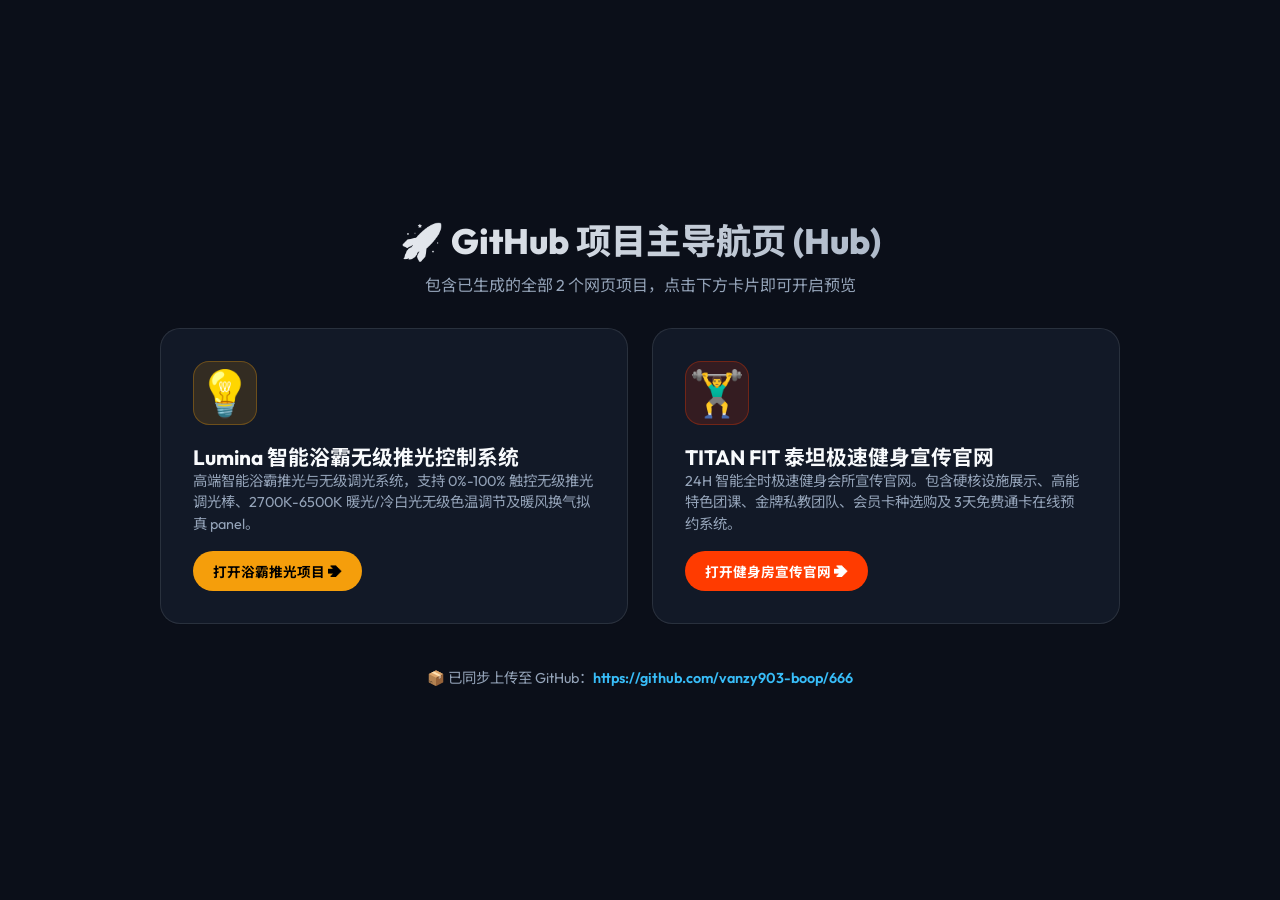
==== commit b81325e5: "Refactor: Organize bath heater and gym projects into side-by-side directories with central Hub" ====
--- a/index.html
+++ b/index.html
@@ -3,404 +3,143 @@
 <head>
     <meta charset="UTF-8">
     <meta name="viewport" content="width=device-width, initial-scale=1.0">
-    <title>TITAN FIT 泰坦极速健身中心 | 突破极限 打造非凡体魄</title>
-    <meta name="description" content="TITAN FIT 泰坦极速健身 - 24小时智能健身会所。提供重型力量区、有氧极速区、恒温泳池、HIIT燃脂及一对一金牌私教课程，即刻预约领取3天免费体验通卡！">
-    <!-- Google Fonts -->
+    <title>项目导航汇总 Hub | GitHub 项目总览</title>
     <link rel="preconnect" href="https://fonts.googleapis.com">
     <link rel="preconnect" href="https://fonts.gstatic.com" crossorigin>
-    <link href="https://fonts.googleapis.com/css2?family=Outfit:wght@400;600;700;900&family=Noto+Sans+SC:wght@400;500;700;900&display=swap" rel="stylesheet">
-    <link rel="stylesheet" href="index.css">
+    <link href="https://fonts.googleapis.com/css2?family=Outfit:wght@400;600;800&family=Noto+Sans+SC:wght@400;600;700&display=swap" rel="stylesheet">
+    <style>
+        :root {
+            --bg-color: #0b0f19;
+            --card-bg: rgba(22, 30, 46, 0.7);
+            --border-color: rgba(255, 255, 255, 0.1);
+            --accent-gold: #f59e0b;
+            --accent-red: #ff3b00;
+            --text-main: #f8fafc;
+            --text-muted: #94a3b8;
+        }
+        * { box-sizing: border-box; margin: 0; padding: 0; }
+        body {
+            background-color: var(--bg-color);
+            color: var(--text-main);
+            font-family: 'Outfit', 'Noto Sans SC', sans-serif;
+            min-height: 100vh;
+            display: flex;
+            justify-content: center;
+            align-items: center;
+            padding: 40px 20px;
+        }
+        .hub-container {
+            width: 100%;
+            max-width: 960px;
+            display: flex;
+            flex-direction: column;
+            gap: 32px;
+        }
+        .header {
+            text-align: center;
+        }
+        .header h1 {
+            font-size: 2.2rem;
+            font-weight: 800;
+            margin-bottom: 8px;
+            background: linear-gradient(90deg, #ffffff, #94a3b8);
+            -webkit-background-clip: text;
+            -webkit-text-fill-color: transparent;
+        }
+        .header p { color: var(--text-muted); font-size: 1rem; }
+        .projects-grid {
+            display: grid;
+            grid-template-columns: repeat(auto-fit, minmax(320px, 1fr));
+            gap: 24px;
+        }
+        .project-card {
+            background: var(--card-bg);
+            border: 1px solid var(--border-color);
+            border-radius: 20px;
+            padding: 32px;
+            text-decoration: none;
+            color: var(--text-main);
+            display: flex;
+            flex-direction: column;
+            gap: 16px;
+            transition: all 0.3s cubic-bezier(0.4, 0, 0.2, 1);
+            backdrop-filter: blur(16px);
+        }
+        .project-card:hover {
+            transform: translateY(-6px);
+            border-color: rgba(255, 255, 255, 0.3);
+            box-shadow: 0 12px 30px rgba(0, 0, 0, 0.5);
+        }
+        .card-icon {
+            font-size: 2.8rem;
+            width: 64px;
+            height: 64px;
+            border-radius: 16px;
+            display: flex;
+            justify-content: center;
+            align-items: center;
+        }
+        .icon-bath { background: rgba(245, 158, 11, 0.15); border: 1px solid rgba(245, 158, 11, 0.3); }
+        .icon-gym { background: rgba(255, 59, 0, 0.15); border: 1px solid rgba(255, 59, 0, 0.3); }
+
+        .project-card h2 { font-size: 1.3rem; font-weight: 700; }
+        .project-card p { color: var(--text-muted); font-size: 0.9rem; line-height: 1.5; }
+
+        .btn-enter {
+            margin-top: auto;
+            align-self: flex-start;
+            padding: 10px 20px;
+            border-radius: 30px;
+            font-size: 0.85rem;
+            font-weight: 700;
+            display: inline-flex;
+            align-items: center;
+            gap: 6px;
+        }
+        .bath-btn { background: var(--accent-gold); color: #000; }
+        .gym-btn { background: var(--accent-red); color: #fff; }
+
+        .github-link {
+            text-align: center;
+            margin-top: 10px;
+            color: var(--text-muted);
+            font-size: 0.9rem;
+        }
+        .github-link a { color: #38bdf8; text-decoration: none; font-weight: 600; }
+    </style>
 </head>
 <body>
-    <!-- Navbar -->
-    <nav class="navbar" id="navbar">
-        <div class="nav-container">
-            <a href="#" class="nav-logo">
-                <span class="logo-bold">TITAN</span><span class="logo-highlight">FIT</span>
-                <span class="logo-sub">CLUB</span>
+    <div class="hub-container">
+        <div class="header">
+            <h1>🚀 GitHub 项目主导航页 (Hub)</h1>
+            <p>包含已生成的全部 2 个网页项目，点击下方卡片即可开启预览</p>
+        </div>
+
+        <div class="projects-grid">
+            <!-- Project 1: Bath Heater Push Light -->
+            <a href="bath-heater-light/index.html" class="project-card">
+                <div class="card-icon icon-bath">💡</div>
+                <div>
+                    <h2>Lumina 智能浴霸无级推光控制系统</h2>
+                    <p>高端智能浴霸推光与无级调光系统，支持 0%-100% 触控无级推光调光棒、2700K-6500K 暖光/冷白光无级色温调节及暖风换气拟真 panel。</p>
+                </div>
+                <span class="btn-enter bath-btn">打开浴霸推光项目 ➔</span>
             </a>
-            <ul class="nav-links">
-                <li><a href="#features">会所优势</a></li>
-                <li><a href="#classes">特色课程</a></li>
-                <li><a href="#trainers">金牌教练</a></li>
-                <li><a href="#pricing">会员卡种</a></li>
-                <li><a href="#contact">联系我们</a></li>
-            </ul>
-            <div class="nav-actions">
-                <a href="#trial-form" class="btn btn-primary glow-effect">领取3天通卡</a>
-            </div>
-            <button class="mobile-menu-toggle" id="menuToggle" aria-label="Toggle Menu">
-                <span></span><span></span><span></span>
-            </button>
+
+            <!-- Project 2: Gym Website -->
+            <a href="gym-website/index.html" class="project-card">
+                <div class="card-icon icon-gym">🏋️‍♂️</div>
+                <div>
+                    <h2>TITAN FIT 泰坦极速健身宣传官网</h2>
+                    <p>24H 智能全时极速健身会所宣传官网。包含硬核设施展示、高能特色团课、金牌私教团队、会员卡种选购及 3天免费通卡在线预约系统。</p>
+                </div>
+                <span class="btn-enter gym-btn">打开健身房宣传官网 ➔</span>
+            </a>
         </div>
-    </nav>
 
-    <!-- Hero Section -->
-    <section class="hero-section">
-        <div class="hero-bg-overlay"></div>
-        <div class="hero-container">
-            <div class="hero-content">
-                <div class="badge-pill">
-                    <span class="pulse-tag">NEW</span> 24H 智能全时极速健身会所
-                </div>
-                <h1 class="hero-title">
-                    重塑自我 <br>
-                    <span class="gradient-text">突破肉体与意志的极限</span>
-                </h1>
-                <p class="hero-desc">
-                    结合顶尖悍马力量器械、AI 智能体测系统与国际认证私教团队。让每一次汗水，都成为蜕变的勋章。
-                </p>
-                <div class="hero-cta-group">
-                    <a href="#trial-form" class="btn btn-large btn-primary glow-effect">
-                        🔥 预约免费体验通卡
-                    </a>
-                    <a href="#classes" class="btn btn-large btn-outline">
-                        探索特色课程 ➔
-                    </a>
-                </div>
-                <!-- Stat Counter Grid -->
-                <div class="hero-stats">
-                    <div class="stat-item">
-                        <span class="stat-number" data-target="3500">3,500+</span>
-                        <span class="stat-label">活跃健身会员</span>
-                    </div>
-                    <div class="stat-divider"></div>
-                    <div class="stat-item">
-                        <span class="stat-number" data-target="45">45+</span>
-                        <span class="stat-label">国际认证金牌教练</span>
-                    </div>
-                    <div class="stat-divider"></div>
-                    <div class="stat-item">
-                        <span class="stat-number">24/7</span>
-                        <span class="stat-label">全天候智能刷脸入场</span>
-                    </div>
-                </div>
-            </div>
-        </div>
-    </section>
-
-    <!-- Features & Facilities Section -->
-    <section class="section-padding features-section" id="features">
-        <div class="container">
-            <div class="section-header center">
-                <span class="section-tag font-accent">HARDCORE FACILITIES</span>
-                <h2 class="section-title">全方位硬核健身环境</h2>
-                <p class="section-subtitle">3000㎡ 独栋极简工业风空间，配备顶尖进口训练器材与智能环境新风系统</p>
-            </div>
-
-            <div class="features-grid">
-                <div class="feature-card">
-                    <div class="feature-icon">🏋️‍♂️</div>
-                    <h3>重型自由力量区</h3>
-                    <p>全套 Hammer Strength（悍马）与 Eleiko 举重重型器械，助你突破深蹲卧推极限。</p>
-                </div>
-                <div class="feature-card highlighted">
-                    <div class="feature-icon">🏃‍♂️</div>
-                    <h3>极速有氧与心肺区</h3>
-                    <p>Technogym 智能触控跑步机、划船机与无轨履带车，配备独立巨幕沉浸式视听。 </p>
-                </div>
-                <div class="feature-card">
-                    <div class="feature-icon">🏊‍♂️</div>
-                    <h3>50米恒温竞技泳池</h3>
-                    <p>26℃ 恒温水质过滤系统，国际标准多泳道设计，专业水上训练与舒缓放松。</p>
-                </div>
-                <div class="feature-card">
-                    <div class="feature-icon">📊</div>
-                    <h3>InBody AI 智能体测</h3>
-                    <p>毫秒级体成分与肌肉分布分析，生成专属维度对比与饮食营养规划报告。</p>
-                </div>
-                <div class="feature-card">
-                    <div class="feature-icon">🥊</div>
-                    <h3>格斗八角笼与搏击区</h3>
-                    <p>专业泰拳与 MMA 八角笼训练场地，高消耗燃脂与解压搏击训练。</p>
-                </div>
-                <div class="feature-card">
-                    <div class="feature-icon">🧘‍♀️</div>
-                    <h3>大器械普拉提私教房</h3>
-                    <p>进口 Reformer 普拉提核心床，针对脊椎矫正、体态优化与核心塑形。</p>
-                </div>
-            </div>
-        </div>
-    </section>
-
-    <!-- Popular Classes Section -->
-    <section class="section-padding classes-section" id="classes">
-        <div class="container">
-            <div class="section-header">
-                <div>
-                    <span class="section-tag font-accent">FEATURED COURSES</span>
-                    <h2 class="section-title">特色高能训练课程</h2>
-                </div>
-                <p class="section-subtitle">满足力量增长、极速燃脂、体态矫正与心肺提升的多样化训练需求</p>
-            </div>
-
-            <div class="classes-slider">
-                <div class="class-card">
-                    <div class="class-badge">高燃脂</div>
-                    <div class="class-img-placeholder c-bg-1">
-                        <span class="c-icon">🔥</span>
-                    </div>
-                    <div class="class-info">
-                        <h3>TITAN HIIT 极限燃脂</h3>
-                        <p class="class-desc">45分钟高强度间歇训练，持续引发EPOC后燃效应，单次消耗高达800大卡。</p>
-                        <div class="class-meta">
-                            <span>⏱️ 45 分钟</span>
-                            <span>⚡ 强度：★★★★★</span>
-                        </div>
-                    </div>
-                </div>
-
-                <div class="class-card">
-                    <div class="class-badge">增肌塑形</div>
-                    <div class="class-img-placeholder c-bg-2">
-                        <span class="c-icon">💪</span>
-                    </div>
-                    <div class="class-info">
-                        <h3>力量巨型组推拉训练</h3>
-                        <p class="class-desc">针对胸背腿核心肌群，配合渐进式负荷，打造清晰肌肉线条与硬朗轮廓。</p>
-                        <div class="class-meta">
-                            <span>⏱️ 60 分钟</span>
-                            <span>⚡ 强度：★★★★☆</span>
-                        </div>
-                    </div>
-                </div>
-
-                <div class="class-card">
-                    <div class="class-badge">柔韧塑形</div>
-                    <div class="class-img-placeholder c-bg-3">
-                        <span class="c-icon">🧘</span>
-                    </div>
-                    <div class="class-info">
-                        <h3>热瑜伽与核心拉伸</h3>
-                        <p class="class-desc">在38℃恒温环境中深度拉伸韧带，排出体内毒素，缓解工作疲劳与肌肉紧张。</p>
-                        <div class="class-meta">
-                            <span>⏱️ 60 分钟</span>
-                            <span>⚡ 强度：★★★☆☆</span>
-                        </div>
-                    </div>
-                </div>
-            </div>
-        </div>
-    </section>
-
-    <!-- Elite Trainers Section -->
-    <section class="section-padding trainers-section" id="trainers">
-        <div class="container">
-            <div class="section-header center">
-                <span class="section-tag font-accent">PRO TRAINERS</span>
-                <h2 class="section-title">国际认证金牌教练团队</h2>
-                <p class="section-subtitle">均具备 NSCA-CPT / ACE / ACSM 权威认证，平均 8 年以上从业执教经验</p>
-            </div>
-
-            <div class="trainers-grid">
-                <div class="trainer-card">
-                    <div class="trainer-avatar t-bg-1">
-                        <span class="t-emoji">🏋️</span>
-                    </div>
-                    <div class="trainer-details">
-                        <h3>Alex Ray 亚历克斯</h3>
-                        <span class="trainer-role">总教练 / 力量举冠军</span>
-                        <p class="trainer-bio">精通大重量力量增长与运动康复，带教超过 500 位学员成功增肌纯肉 10kg+。</p>
-                        <div class="trainer-tags">
-                            <span>NSCA-CSCS</span>
-                            <span>力量爆发</span>
-                        </div>
-                    </div>
-                </div>
-
-                <div class="trainer-card">
-                    <div class="trainer-avatar t-bg-2">
-                        <span class="t-emoji">💃</span>
-                    </div>
-                    <div class="trainer-details">
-                        <h3>Elena 艾琳娜</h3>
-                        <span class="trainer-role">普拉提大师 / 体态导师</span>
-                        <p class="trainer-bio">前国家体操队退役运动员，擅长产后恢复、圆肩驼背矫正与紧致马甲线打造。</p>
-                        <div class="trainer-tags">
-                            <span>PMA认证</span>
-                            <span>体态矫正</span>
-                        </div>
-                    </div>
-                </div>
-
-                <div class="trainer-card">
-                    <div class="trainer-avatar t-bg-3">
-                        <span class="t-emoji">🥊</span>
-                    </div>
-                    <div class="trainer-details">
-                        <h3>Marcus 马库斯</h3>
-                        <span class="trainer-role">搏击总监 / 前金腰带拳手</span>
-                        <p class="trainer-bio">专注于泰拳与减脂搏击训练，以激情的教学风格帮助学员极速释放压力。</p>
-                        <div class="trainer-tags">
-                            <span>WBC Coach</span>
-                            <span>减脂搏击</span>
-                        </div>
-                    </div>
-                </div>
-            </div>
-        </div>
-    </section>
-
-    <!-- Pricing Membership Packages -->
-    <section class="section-padding pricing-section" id="pricing">
-        <div class="container">
-            <div class="section-header center">
-                <span class="section-tag font-accent">MEMBERSHIP PLANS</span>
-                <h2 class="section-title">尊享会员卡种选购</h2>
-                <p class="section-subtitle">灵活无忧退换，支持全国分店通刷与免费停放车辆</p>
-            </div>
-
-            <div class="pricing-grid">
-                <!-- Basic Card -->
-                <div class="pricing-card">
-                    <div class="plan-header">
-                        <h3>月度体验卡</h3>
-                        <span class="plan-subtitle">适合短期健身尝鲜</span>
-                    </div>
-                    <div class="plan-price">
-                        <span class="currency">¥</span><span class="price">399</span><span class="unit">/月</span>
-                    </div>
-                    <ul class="plan-features">
-                        <li>✔️ 24/7 全时段刷脸自由入场</li>
-                        <li>✔️ 包含全套有氧与自由力量区</li>
-                        <li>✔️ 赠送 1 次 InBody 智能体测</li>
-                        <li>❌ 包含恒温泳池</li>
-                        <li>❌ 私教一对一体验课</li>
-                    </ul>
-                    <a href="#trial-form" class="btn btn-outline full-width">立即开通</a>
-                </div>
-
-                <!-- Featured VIP Card -->
-                <div class="pricing-card featured">
-                    <div class="popular-ribbon">🔥 最受推荐</div>
-                    <div class="plan-header">
-                        <h3>黑金尊享年卡</h3>
-                        <span class="plan-subtitle">性价比之王 每天仅需8元</span>
-                    </div>
-                    <div class="plan-price">
-                        <span class="currency">¥</span><span class="price">2,999</span><span class="unit">/年</span>
-                    </div>
-                    <ul class="plan-features">
-                        <li>✔️ 24/7 全时段全店通卡自由入场</li>
-                        <li>✔️ 免费畅游 50M 恒温竞技泳池</li>
-                        <li>✔️ 赠送 3 次金牌私教 1对1 定制课</li>
-                        <li>✔️ 每月无限次 InBody 深度体测报告</li>
-                        <li>✔️ 免费停车 3 小时 + 专属衣橱锁柜</li>
-                    </ul>
-                    <a href="#trial-form" class="btn btn-primary glow-effect full-width">立即抢购 (限时送2个月)</a>
-                </div>
-
-                <!-- Season Pass -->
-                <div class="pricing-card">
-                    <div class="plan-header">
-                        <h3>季度通卡</h3>
-                        <span class="plan-subtitle">适合中长期塑形计划</span>
-                    </div>
-                    <div class="plan-price">
-                        <span class="currency">¥</span><span class="price">999</span><span class="unit">/季</span>
-                    </div>
-                    <ul class="plan-features">
-                        <li>✔️ 24/7 全时段刷脸自由入场</li>
-                        <li>✔️ 包含全套力量器械与团操课</li>
-                        <li>✔️ 赠送 1 次金牌私教体验课</li>
-                        <li>✔️ 赠送 3 次 InBody 体测报告</li>
-                        <li>❌ 专属固定衣橱</li>
-                    </ul>
-                    <a href="#trial-form" class="btn btn-outline full-width">立即开通</a>
-                </div>
-            </div>
-        </div>
-    </section>
-
-    <!-- Free Trial Booking Form Section -->
-    <section class="section-padding trial-section" id="trial-form">
-        <div class="container">
-            <div class="trial-box">
-                <div class="trial-text">
-                    <span class="section-tag font-accent">LIMITED PASS</span>
-                    <h2>立即领取 3 天免费深度体验通卡</h2>
-                    <p>填写表单提交，即刻获得客服一对一联系，免费体验全场器材、恒温泳池与 InBody 智能体测一次！</p>
-                    <div class="guarantee-list">
-                        <span>🔒 隐私严格保密</span>
-                        <span>⚡ 30秒快速响应</span>
-                        <span>🎁 赠体测报告</span>
-                    </div>
-                </div>
-                <div class="trial-form-card">
-                    <form id="bookingForm">
-                        <div class="form-group">
-                            <label for="userName">您的姓名</label>
-                            <input type="text" id="userName" placeholder="例如：张先生 / 李女士" required>
-                        </div>
-                        <div class="form-group">
-                            <label for="userPhone">联系电话</label>
-                            <input type="tel" id="userPhone" placeholder="请输入11位手机号码" pattern="[0-9]{11}" required>
-                        </div>
-                        <div class="form-group">
-                            <label for="fitnessGoal">健身主要目标</label>
-                            <select id="fitnessGoal">
-                                <option value="weight-loss">极速减脂 / 瘦身</option>
-                                <option value="muscle-gain">增肌塑形 / 力量提升</option>
-                                <option value="posture">体态矫正 / 运动康复</option>
-                                <option value="swimming">游泳 / 舒压放松</option>
-                            </select>
-                        </div>
-                        <button type="submit" class="btn btn-primary btn-large glow-effect full-width">
-                            🚀 立即免费领取通卡
-                        </button>
-                    </form>
-                </div>
-            </div>
-        </div>
-    </section>
-
-    <!-- Footer -->
-    <footer class="footer" id="contact">
-        <div class="container footer-grid">
-            <div class="footer-col brand-col">
-                <div class="nav-logo">
-                    <span class="logo-bold">TITAN</span><span class="logo-highlight">FIT</span>
-                </div>
-                <p>TITAN FIT 致力于打造最硬核、最具未来感的智能健身空间。突破极限，成就更好的自己。</p>
-                <div class="social-links">
-                    <a href="#">微信公众号</a>
-                    <a href="#">小红书</a>
-                    <a href="#">抖音官方号</a>
-                </div>
-            </div>
-            <div class="footer-col">
-                <h4>快速导航</h4>
-                <ul>
-                    <li><a href="#features">会所设施</a></li>
-                    <li><a href="#classes">特色团课</a></li>
-                    <li><a href="#trainers">私教团队</a></li>
-                    <li><a href="#pricing">卡种价格</a></li>
-                </ul>
-            </div>
-            <div class="footer-col">
-                <h4>营业时间 & 地址</h4>
-                <p>📍 旗舰店：市中心CBD泰坦大厦 1-3 层整栋</p>
-                <p>⏰ 营业时间：24 小时全天候开放</p>
-                <p>📞 贵宾热线：400-888-9999</p>
-            </div>
-        </div>
-        <div class="footer-bottom">
-            <div class="container">
-                <p>&copy; 2026 TITAN FIT Club. All rights reserved. 泰坦极速健身 版权所有</p>
-            </div>
-        </div>
-    </footer>
-
-    <!-- Success Modal -->
-    <div class="modal-overlay" id="successModal">
-        <div class="modal-card">
-            <div class="modal-icon">🎉</div>
-            <h3>预约成功！通卡已生成</h3>
-            <p>我们的专属健身顾问将在 10 分钟内与您电话确认体验时间，请保持手机畅通！</p>
-            <button class="btn btn-primary" id="closeModal">收到，太棒了！</button>
+        <div class="github-link">
+            📦 已同步上传至 GitHub：<a href="https://github.com/vanzy903-boop/666" target="_blank">https://github.com/vanzy903-boop/666</a>
         </div>
     </div>
-
-    <script src="main.js"></script>
 </body>
 </html>
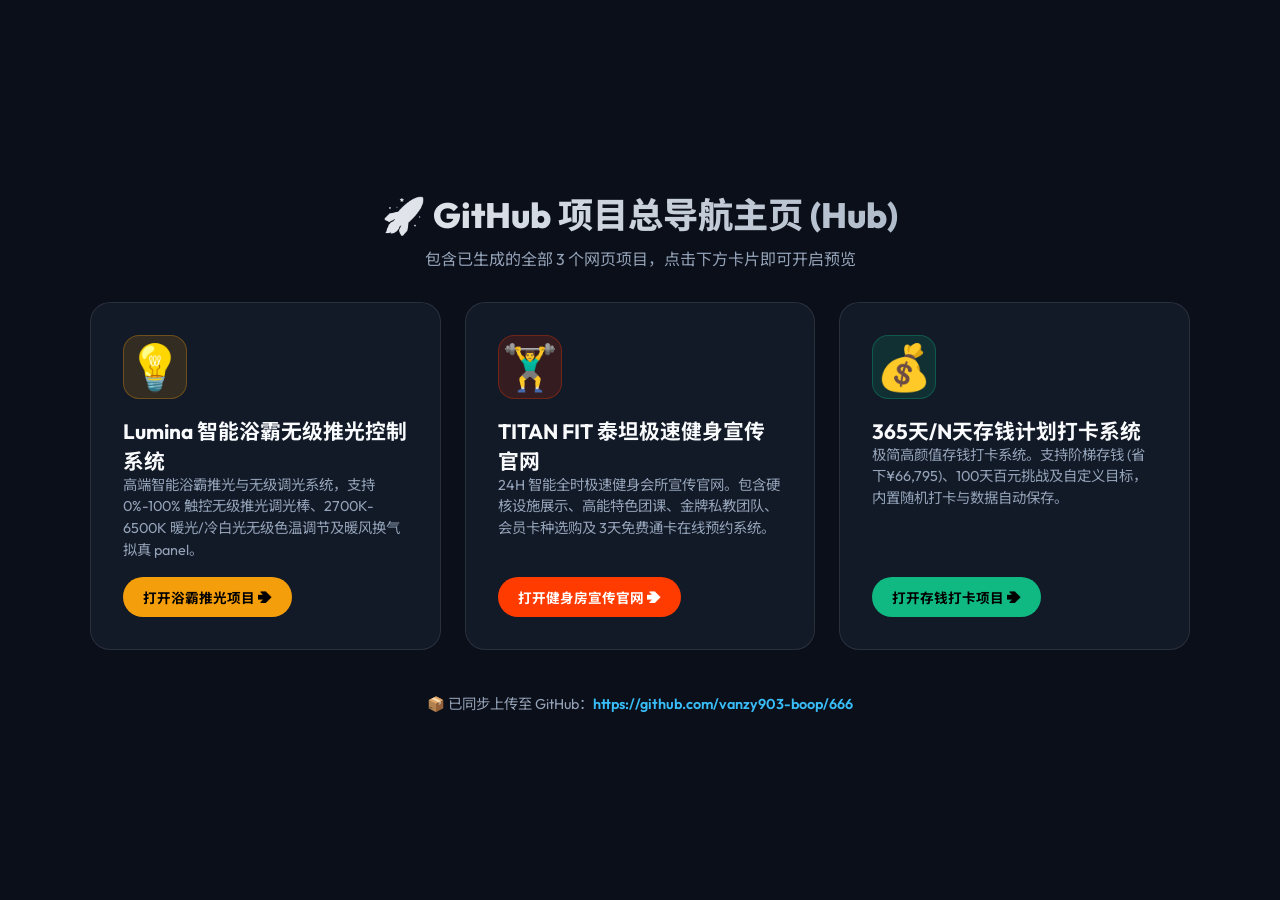
==== commit eb1ab10f: "Feat: Add 365-Day Savings Challenge Web App and update Hub navigation" ====
--- a/index.html
+++ b/index.html
@@ -14,6 +14,7 @@
             --border-color: rgba(255, 255, 255, 0.1);
             --accent-gold: #f59e0b;
             --accent-red: #ff3b00;
+            --accent-green: #10b981;
             --text-main: #f8fafc;
             --text-muted: #94a3b8;
         }
@@ -30,14 +31,12 @@
         }
         .hub-container {
             width: 100%;
-            max-width: 960px;
+            max-width: 1100px;
             display: flex;
             flex-direction: column;
             gap: 32px;
         }
-        .header {
-            text-align: center;
-        }
+        .header { text-align: center; }
         .header h1 {
             font-size: 2.2rem;
             font-weight: 800;
@@ -49,7 +48,7 @@
         .header p { color: var(--text-muted); font-size: 1rem; }
         .projects-grid {
             display: grid;
-            grid-template-columns: repeat(auto-fit, minmax(320px, 1fr));
+            grid-template-columns: repeat(auto-fit, minmax(300px, 1fr));
             gap: 24px;
         }
         .project-card {
@@ -81,6 +80,7 @@
         }
         .icon-bath { background: rgba(245, 158, 11, 0.15); border: 1px solid rgba(245, 158, 11, 0.3); }
         .icon-gym { background: rgba(255, 59, 0, 0.15); border: 1px solid rgba(255, 59, 0, 0.3); }
+        .icon-save { background: rgba(16, 185, 129, 0.15); border: 1px solid rgba(16, 185, 129, 0.3); }
 
         .project-card h2 { font-size: 1.3rem; font-weight: 700; }
         .project-card p { color: var(--text-muted); font-size: 0.9rem; line-height: 1.5; }
@@ -98,6 +98,7 @@
         }
         .bath-btn { background: var(--accent-gold); color: #000; }
         .gym-btn { background: var(--accent-red); color: #fff; }
+        .save-btn { background: var(--accent-green); color: #000; }
 
         .github-link {
             text-align: center;
@@ -111,8 +112,8 @@
 <body>
     <div class="hub-container">
         <div class="header">
-            <h1>🚀 GitHub 项目主导航页 (Hub)</h1>
-            <p>包含已生成的全部 2 个网页项目，点击下方卡片即可开启预览</p>
+            <h1>🚀 GitHub 项目总导航主页 (Hub)</h1>
+            <p>包含已生成的全部 3 个网页项目，点击下方卡片即可开启预览</p>
         </div>
 
         <div class="projects-grid">
@@ -135,6 +136,16 @@
                 </div>
                 <span class="btn-enter gym-btn">打开健身房宣传官网 ➔</span>
             </a>
+
+            <!-- Project 3: Savings Tracker -->
+            <a href="savings-tracker/index.html" class="project-card">
+                <div class="card-icon icon-save">💰</div>
+                <div>
+                    <h2>365天/N天存钱计划打卡系统</h2>
+                    <p>极简高颜值存钱打卡系统。支持阶梯存钱 (省下¥66,795)、100天百元挑战及自定义目标，内置随机打卡与数据自动保存。</p>
+                </div>
+                <span class="btn-enter save-btn">打开存钱打卡项目 ➔</span>
+            </a>
         </div>
 
         <div class="github-link">
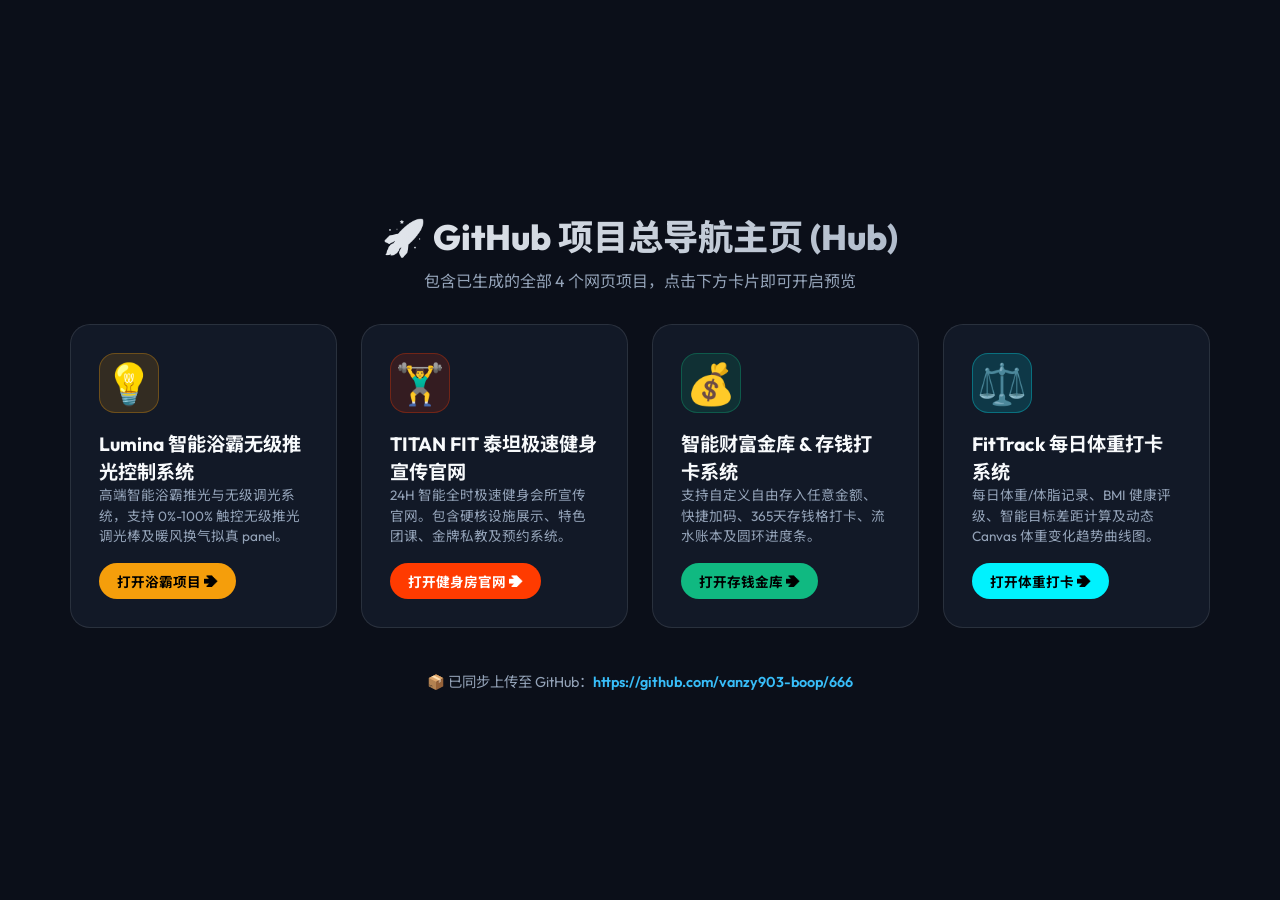
==== commit 100fef1d: "Feat: Add FitTrack Daily Weight Tracker Web App and update Hub navigation" ====
--- a/index.html
+++ b/index.html
@@ -15,6 +15,7 @@
             --accent-gold: #f59e0b;
             --accent-red: #ff3b00;
             --accent-green: #10b981;
+            --accent-cyan: #00f2fe;
             --text-main: #f8fafc;
             --text-muted: #94a3b8;
         }
@@ -31,7 +32,7 @@
         }
         .hub-container {
             width: 100%;
-            max-width: 1100px;
+            max-width: 1140px;
             display: flex;
             flex-direction: column;
             gap: 32px;
@@ -48,14 +49,14 @@
         .header p { color: var(--text-muted); font-size: 1rem; }
         .projects-grid {
             display: grid;
-            grid-template-columns: repeat(auto-fit, minmax(300px, 1fr));
+            grid-template-columns: repeat(auto-fit, minmax(260px, 1fr));
             gap: 24px;
         }
         .project-card {
             background: var(--card-bg);
             border: 1px solid var(--border-color);
             border-radius: 20px;
-            padding: 32px;
+            padding: 28px;
             text-decoration: none;
             color: var(--text-main);
             display: flex;
@@ -70,9 +71,9 @@
             box-shadow: 0 12px 30px rgba(0, 0, 0, 0.5);
         }
         .card-icon {
-            font-size: 2.8rem;
-            width: 64px;
-            height: 64px;
+            font-size: 2.5rem;
+            width: 60px;
+            height: 60px;
             border-radius: 16px;
             display: flex;
             justify-content: center;
@@ -81,14 +82,15 @@
         .icon-bath { background: rgba(245, 158, 11, 0.15); border: 1px solid rgba(245, 158, 11, 0.3); }
         .icon-gym { background: rgba(255, 59, 0, 0.15); border: 1px solid rgba(255, 59, 0, 0.3); }
         .icon-save { background: rgba(16, 185, 129, 0.15); border: 1px solid rgba(16, 185, 129, 0.3); }
+        .icon-weight { background: rgba(0, 242, 254, 0.15); border: 1px solid rgba(0, 242, 254, 0.3); }
 
-        .project-card h2 { font-size: 1.3rem; font-weight: 700; }
-        .project-card p { color: var(--text-muted); font-size: 0.9rem; line-height: 1.5; }
+        .project-card h2 { font-size: 1.2rem; font-weight: 700; }
+        .project-card p { color: var(--text-muted); font-size: 0.85rem; line-height: 1.5; }
 
         .btn-enter {
             margin-top: auto;
             align-self: flex-start;
-            padding: 10px 20px;
+            padding: 8px 18px;
             border-radius: 30px;
             font-size: 0.85rem;
             font-weight: 700;
@@ -99,6 +101,7 @@
         .bath-btn { background: var(--accent-gold); color: #000; }
         .gym-btn { background: var(--accent-red); color: #fff; }
         .save-btn { background: var(--accent-green); color: #000; }
+        .weight-btn { background: var(--accent-cyan); color: #000; }
 
         .github-link {
             text-align: center;
@@ -113,7 +116,7 @@
     <div class="hub-container">
         <div class="header">
             <h1>🚀 GitHub 项目总导航主页 (Hub)</h1>
-            <p>包含已生成的全部 3 个网页项目，点击下方卡片即可开启预览</p>
+            <p>包含已生成的全部 4 个网页项目，点击下方卡片即可开启预览</p>
         </div>
 
         <div class="projects-grid">
@@ -122,9 +125,9 @@
                 <div class="card-icon icon-bath">💡</div>
                 <div>
                     <h2>Lumina 智能浴霸无级推光控制系统</h2>
-                    <p>高端智能浴霸推光与无级调光系统，支持 0%-100% 触控无级推光调光棒、2700K-6500K 暖光/冷白光无级色温调节及暖风换气拟真 panel。</p>
+                    <p>高端智能浴霸推光与无级调光系统，支持 0%-100% 触控无级推光调光棒及暖风换气拟真 panel。</p>
                 </div>
-                <span class="btn-enter bath-btn">打开浴霸推光项目 ➔</span>
+                <span class="btn-enter bath-btn">打开浴霸项目 ➔</span>
             </a>
 
             <!-- Project 2: Gym Website -->
@@ -132,19 +135,29 @@
                 <div class="card-icon icon-gym">🏋️‍♂️</div>
                 <div>
                     <h2>TITAN FIT 泰坦极速健身宣传官网</h2>
-                    <p>24H 智能全时极速健身会所宣传官网。包含硬核设施展示、高能特色团课、金牌私教团队、会员卡种选购及 3天免费通卡在线预约系统。</p>
+                    <p>24H 智能全时极速健身会所宣传官网。包含硬核设施展示、特色团课、金牌私教及预约系统。</p>
                 </div>
-                <span class="btn-enter gym-btn">打开健身房宣传官网 ➔</span>
+                <span class="btn-enter gym-btn">打开健身房官网 ➔</span>
             </a>
 
             <!-- Project 3: Savings Tracker -->
             <a href="savings-tracker/index.html" class="project-card">
                 <div class="card-icon icon-save">💰</div>
                 <div>
-                    <h2>365天/N天存钱计划打卡系统</h2>
-                    <p>极简高颜值存钱打卡系统。支持阶梯存钱 (省下¥66,795)、100天百元挑战及自定义目标，内置随机打卡与数据自动保存。</p>
+                    <h2>智能财富金库 & 存钱打卡系统</h2>
+                    <p>支持自定义自由存入任意金额、快捷加码、365天存钱格打卡、流水账本及圆环进度条。</p>
                 </div>
-                <span class="btn-enter save-btn">打开存钱打卡项目 ➔</span>
+                <span class="btn-enter save-btn">打开存钱金库 ➔</span>
+            </a>
+
+            <!-- Project 4: Weight Tracker -->
+            <a href="weight-tracker/index.html" class="project-card">
+                <div class="card-icon icon-weight">⚖️</div>
+                <div>
+                    <h2>FitTrack 每日体重打卡系统</h2>
+                    <p>每日体重/体脂记录、BMI 健康评级、智能目标差距计算及动态 Canvas 体重变化趋势曲线图。</p>
+                </div>
+                <span class="btn-enter weight-btn">打开体重打卡 ➔</span>
             </a>
         </div>
 
